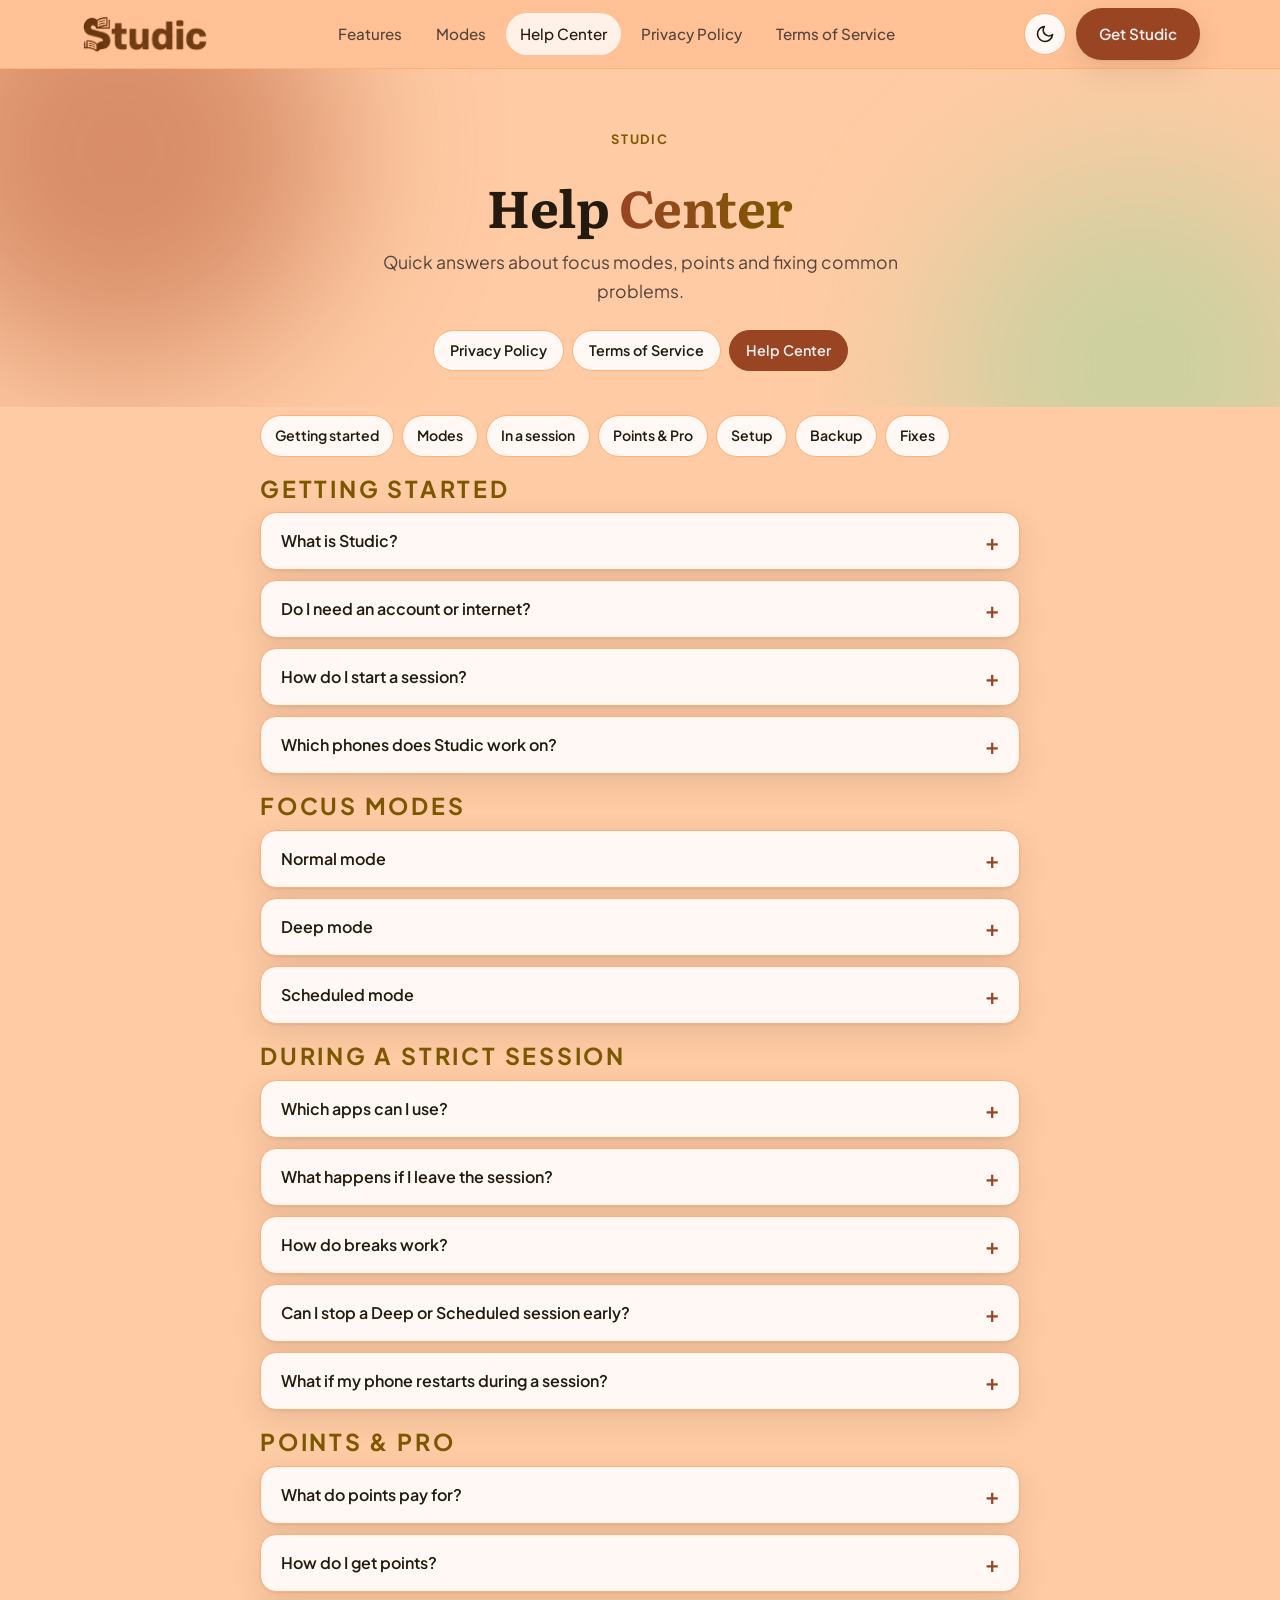
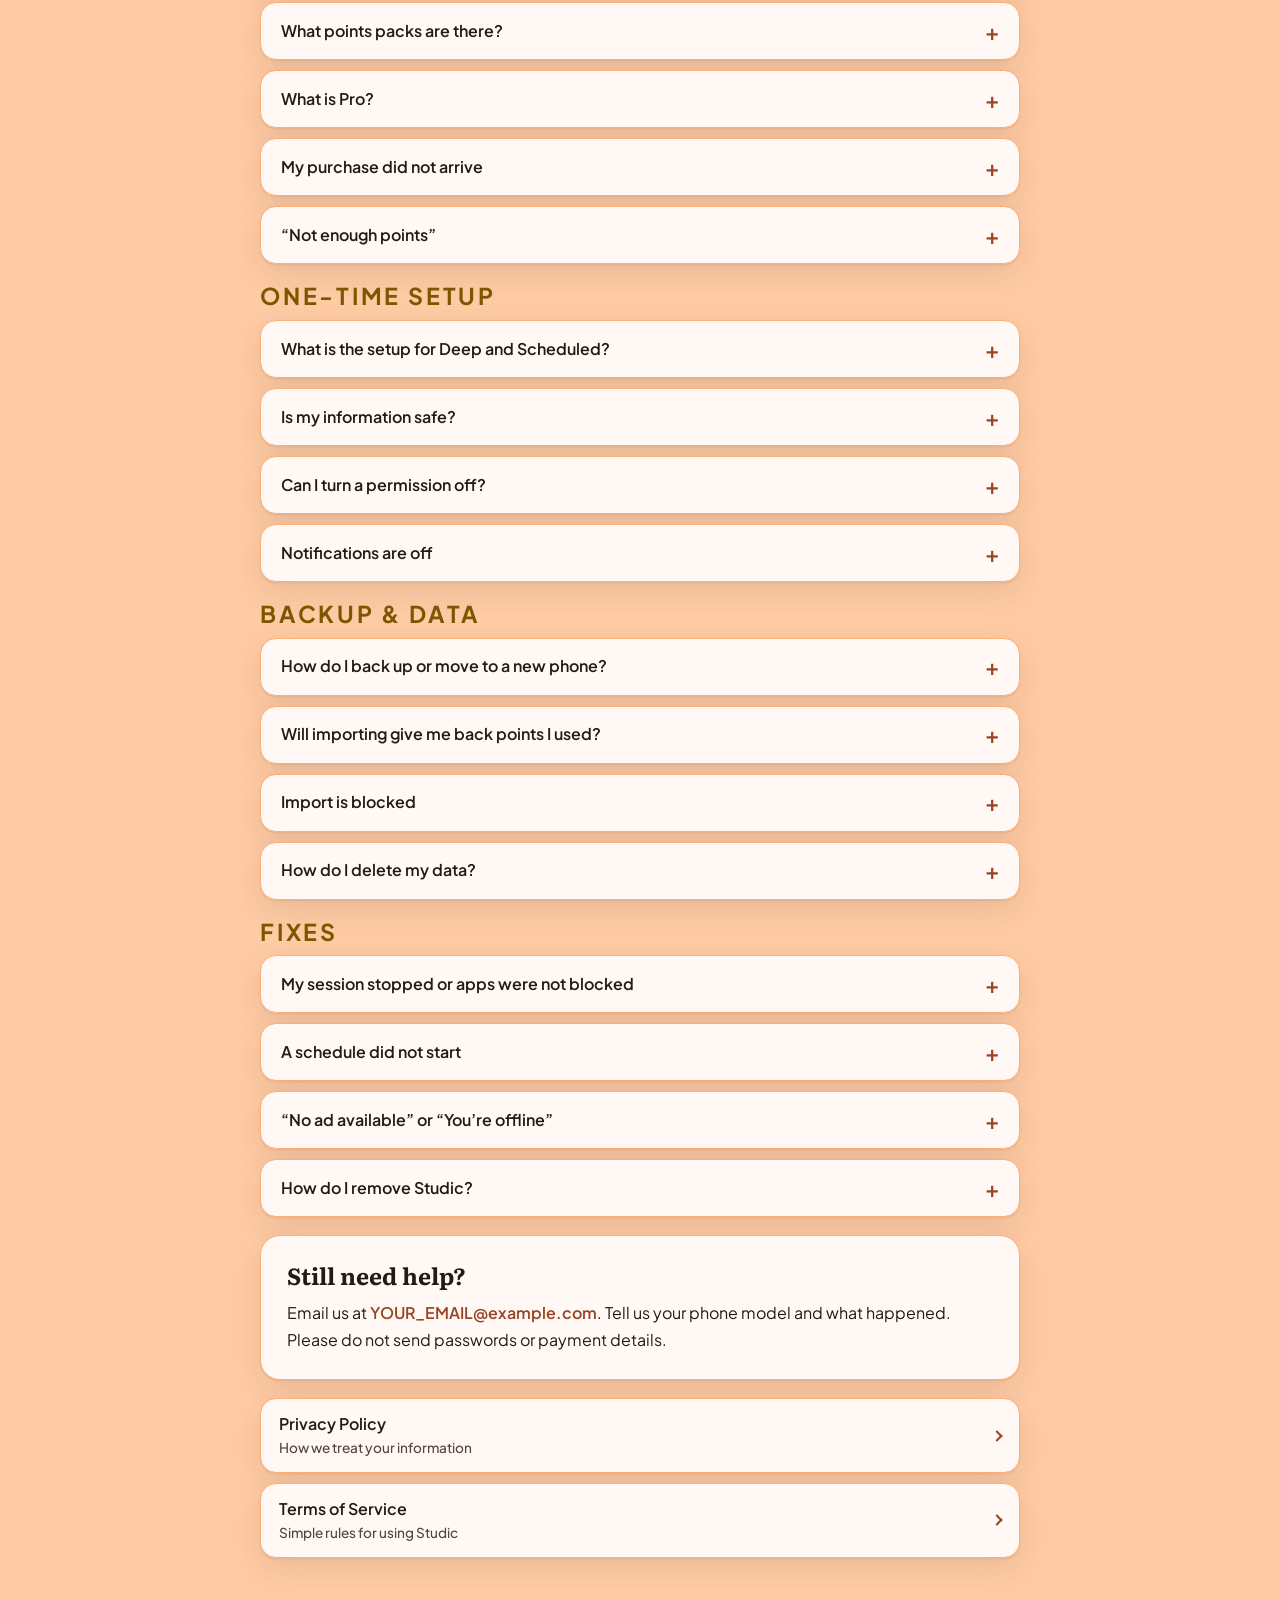
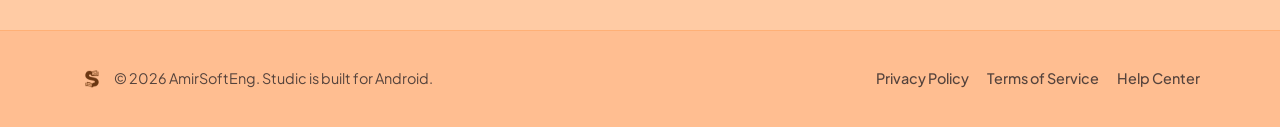
==== help/index.html @ dd24370a "first commit" ====
<!doctype html>
<html lang="en">
<head>
  <meta charset="utf-8">
  <meta name="viewport" content="width=device-width, initial-scale=1, viewport-fit=cover">
  <title>Help Center — Studic</title>
  <meta name="description" content="Answers about Studic: focus modes, breaks, points and Pro, permissions, backups and fixes.">
  <meta name="theme-color" content="#ffb076">
  <link rel="icon" type="image/png" sizes="32x32" href="../assets/img/favicon-32.png">
  <link rel="icon" type="image/png" sizes="192x192" href="../assets/img/icon-192.png">
  <link rel="apple-touch-icon" href="../assets/img/apple-touch-icon.png">
  <link rel="stylesheet" href="../assets/css/style.css">
  <script src="../assets/js/main.js"></script>
</head>
<body>
  <a class="skip-link" href="#main">Skip to content</a>

  <header class="site-header">
    <div class="container header-inner">
      <a class="brand" href="../" aria-label="Studic home"><img class="brand-logo brand-logo-light" src="../assets/img/studic-wordmark.png" width="130" height="40" alt="Studic"><img class="brand-logo brand-logo-dark" src="../assets/img/studic-wordmark-dark.png" width="130" height="40" alt="" aria-hidden="true"></a>
      <nav class="nav" id="site-nav" aria-label="Main">
        <a href="../#features">Features</a>
        <a href="../#modes">Modes</a>
        <a href="../help/" aria-current="page">Help Center</a>
        <a href="../privacy/">Privacy Policy</a>
        <a href="../terms/">Terms of Service</a>
      </nav>
      <div class="header-actions">
        <button class="icon-btn" id="theme-toggle" type="button" aria-label="Switch to dark theme" aria-pressed="false">
          <svg class="icon-moon" viewBox="0 0 24 24" aria-hidden="true"><path d="M21 12.79A9 9 0 1 1 11.21 3 7 7 0 0 0 21 12.79z"/></svg>
          <svg class="icon-sun" viewBox="0 0 24 24" aria-hidden="true"><circle cx="12" cy="12" r="4"/><path d="M12 2v2M12 20v2M4.93 4.93l1.41 1.41M17.66 17.66l1.41 1.41M2 12h2M20 12h2M4.93 19.07l1.41-1.41M17.66 6.34l1.41-1.41"/></svg>
        </button>
        <a class="btn btn-primary header-cta" href="https://play.google.com/store/apps/details?id=com.amirsofteng.studic" rel="noopener" target="_blank">Get Studic</a>
        <button class="icon-btn menu-btn" id="menu-toggle" type="button" aria-label="Open menu" aria-controls="site-nav" aria-expanded="false">
          <svg viewBox="0 0 24 24" aria-hidden="true"><path d="M4 7h16M4 12h16M4 17h16"/></svg>
        </button>
      </div>
    </div>
  </header>

  <section class="doc-hero">
    <div class="container">
      <span class="eyebrow">Studic</span>
      <h1>Help <span class="gradient-text">Center</span></h1>
      <p class="lead">Quick answers about focus modes, points and fixing common problems.</p>
      <nav class="doc-tabs" aria-label="Pages">
        <a href="../privacy/">Privacy Policy</a>
        <a href="../terms/">Terms of Service</a>
        <a href="./" aria-current="page">Help Center</a>
      </nav>
    </div>
  </section>

  <main class="page" id="main">
    <nav class="topics" aria-label="Help topics">
      <a href="#start">Getting started</a>
      <a href="#modes">Modes</a>
      <a href="#session">In a session</a>
      <a href="#points">Points &amp; Pro</a>
      <a href="#permissions">Setup</a>
      <a href="#backup">Backup</a>
      <a href="#fix">Fixes</a>
    </nav>

    <section id="start">
      <h2 class="group-title">Getting started</h2>

      <details class="acc">
        <summary>What is Studic?</summary>
        <div class="acc-body">
          <p>Studic helps you focus on your studies. Use a simple timer, or a strict mode that keeps distracting apps closed until your study time is over.</p>
        </div>
      </details>

      <details class="acc">
        <summary>Do I need an account or internet?</summary>
        <div class="acc-body">
          <p>No account is needed, and Studic works without internet. You only need to be online to watch an ad, buy or restore points, or read these Help pages.</p>
        </div>
      </details>

      <details class="acc">
        <summary>How do I start a session?</summary>
        <div class="acc-body">
          <ol class="steps">
            <li>On <strong>Home</strong>, tap <strong>Start Focus</strong>.</li>
            <li>Pick <strong>Normal</strong>, <strong>Deep</strong> or <strong>Schedule</strong>.</li>
            <li>Choose how long, and for Deep, your apps. Then start.</li>
          </ol>
          <p>The first time you use Deep or Schedule, Studic guides you through a quick <a href="#permissions">one-time setup</a>.</p>
        </div>
      </details>

      <details class="acc">
        <summary>Which phones does Studic work on?</summary>
        <div class="acc-body">
          <p>Android phones with Android 8.0 or newer. You can choose Light, Dark or your phone&rsquo;s own theme in <strong>Settings &rarr; Appearance</strong>.</p>
        </div>
      </details>
    </section>

    <section id="modes">
      <h2 class="group-title">Focus modes</h2>

      <details class="acc">
        <summary>Normal mode</summary>
        <div class="acc-body">
          <ul class="checks">
            <li>Free. It does not use points.</li>
            <li>Does not block any apps.</li>
            <li>You can tap <strong>Stop</strong> any time.</li>
          </ul>
        </div>
      </details>

      <details class="acc">
        <summary>Deep mode</summary>
        <div class="acc-body">
          <ul class="checks">
            <li>Strict. <strong>No early exit</strong>: the session ends when the timer ends.</li>
            <li>Only your study apps (plus Phone and Messages) work. Other apps stay closed.</li>
            <li>Uses points when it starts. See <a href="#points">Points &amp; Pro</a>.</li>
            <li>Needs the quick one-time setup.</li>
          </ul>
          <p><strong>How long:</strong> 15 min, 30 min, 45 min, 1 hour, then every hour from 2 hours up to 12 hours.</p>
        </div>
      </details>

      <details class="acc">
        <summary>Scheduled mode</summary>
        <div class="acc-body">
          <p>Set a daily study time and Studic starts a strict session for you. It follows the same rules, points and breaks as Deep.</p>
          <p>Open <strong>Modes &rarr; Schedule &rarr; Manage</strong>, then add a schedule with:</p>
          <ul>
            <li>A name, start time and end time</li>
            <li>The days of the week</li>
            <li><strong>Auto-start</strong> on or off</li>
            <li>A reminder 5 minutes before it starts</li>
          </ul>
          <p>Each schedule can be up to 12 hours, and all your schedules together can add up to 12 hours. Schedules that overlap can&rsquo;t be saved.</p>
          <p>When a schedule starts and you are in another app, Studic brings you back to your timer and locks the screen. If a Normal session is running, it stops and the strict session begins. If you do not have enough points at that moment, auto-start is switched off for that schedule.</p>
        </div>
      </details>
    </section>

    <section id="session">
      <h2 class="group-title">During a strict session</h2>

      <details class="acc">
        <summary>Which apps can I use?</summary>
        <div class="acc-body">
          <ul>
            <li><strong>Study apps:</strong> open during focus time and during breaks.</li>
            <li><strong>Break apps:</strong> open only during a break.</li>
            <li><strong>Phone and Messages</strong> always work.</li>
            <li>2 study apps and 2 break apps are included free. Each extra app costs 3 points, shown before you confirm.</li>
            <li>Your phone&rsquo;s home screen stays closed during focus time and opens during a break.</li>
            <li>Your phone&rsquo;s Settings stay closed until the session ends.</li>
          </ul>
        </div>
      </details>

      <details class="acc">
        <summary>What happens if I leave the session?</summary>
        <div class="acc-body">
          <p>Studic brings your timer back. If <strong>Settings &rarr; Auto-lock during focus</strong> is on, it also locks your screen, so when you unlock you are right back in your session.</p>
        </div>
      </details>

      <details class="acc">
        <summary>How do breaks work?</summary>
        <div class="acc-body">
          <p>Longer sessions allow more breaks:</p>
          <dl class="rows">
            <div><dt>Up to 2 hours</dt><dd>No breaks</dd></div>
            <div><dt>Over 2 up to 3 hours</dt><dd>1 break</dd></div>
            <div><dt>Over 3 up to 4 hours</dt><dd>2 breaks</dd></div>
            <div><dt>Over 4 up to 6 hours</dt><dd>3 breaks</dd></div>
            <div><dt>Over 6 up to 8 hours</dt><dd>5 breaks</dd></div>
            <div><dt>Over 8 up to 12 hours</dt><dd>6 breaks</dd></div>
          </dl>
          <ul>
            <li>Each break lasts 15 minutes and costs 3 points when it starts.</li>
            <li>After a break there is a 5-minute wait before the next one.</li>
            <li><strong>Resume Focus</strong> ends a break early. The points are not returned.</li>
            <li>Your timer shows how many breaks you have left.</li>
          </ul>
        </div>
      </details>

      <details class="acc">
        <summary>Can I stop a Deep or Scheduled session early?</summary>
        <div class="acc-body">
          <p>No, and that is the point. There is no End button, so choose a length you can finish. Phone and Messages still work if you need to reach someone. If you are new, start with 15 or 30 minutes.</p>
        </div>
      </details>

      <details class="acc">
        <summary>What if my phone restarts during a session?</summary>
        <div class="acc-body">
          <p>Studic shows a short screen, brings your session back and may add some extra time to what is left. If a Scheduled session was already running when the phone started, it carries on without extra time.</p>
        </div>
      </details>
    </section>

    <section id="points">
      <h2 class="group-title">Points &amp; Pro</h2>

      <details class="acc">
        <summary>What do points pay for?</summary>
        <div class="acc-body">
          <dl class="rows">
            <div><dt>Start a Deep session</dt><dd>5 points</dd></div>
            <div><dt>Start a Scheduled session</dt><dd>5 points</dd></div>
            <div><dt>Each extra study or break app</dt><dd>3 points (2 of each are free)</dd></div>
            <div><dt>Each break</dt><dd>3 points</dd></div>
            <div><dt>Normal mode</dt><dd>Free</dd></div>
          </dl>
          <p>Points are used when a session starts or a break begins. Finishing a session does not earn points.</p>
        </div>
      </details>

      <details class="acc">
        <summary>How do I get points?</summary>
        <div class="acc-body">
          <ul>
            <li><strong>Daily top-up:</strong> at midnight, if you have 12 points or fewer, Studic tops you back up to 12.</li>
            <li><strong>Share:</strong> share Studic and get +15 points a few seconds later. A limited-time offer may give more. The Share Studic screen always shows the current amount.</li>
            <li><strong>Watch an ad:</strong> +15 points when the ad finishes (needs internet).</li>
            <li><strong>Buy a pack</strong> in the store.</li>
          </ul>
          <p>You can find these from the points button at the top of the screen or from the side menu.</p>
        </div>
      </details>

      <details class="acc">
        <summary>What points packs are there?</summary>
        <div class="acc-body">
          <dl class="rows">
            <div><dt>Starter</dt><dd>450 points &middot; US$1.99</dd></div>
            <div><dt>Popular</dt><dd>950 points &middot; US$2.99</dd></div>
            <div><dt>Ultimate</dt><dd>2,100 points &middot; US$3.99</dd></div>
          </dl>
          <p>Google Play shows the price for your country when you buy. Packs are one-time purchases, not subscriptions, and your points do not expire.</p>
        </div>
      </details>

      <details class="acc">
        <summary>What is Pro?</summary>
        <div class="acc-body">
          <ul class="checks">
            <li>Buying any points pack makes you a Pro user.</li>
            <li>No ads while you are Pro.</li>
            <li>No free midnight top-up. You keep the points you have.</li>
            <li>Session prices stay the same.</li>
          </ul>
          <p>Pro stays active while you have 12 or more points. If you drop below 12, Pro pauses until you buy a pack or earn your points back up.</p>
        </div>
      </details>

      <details class="acc">
        <summary>My purchase did not arrive</summary>
        <div class="acc-body">
          <ol class="steps">
            <li>Connect to the internet.</li>
            <li>Open <strong>Settings &rarr; Purchase History</strong>.</li>
            <li>Tap <strong>Restore purchases</strong>. Studic checks Google Play for any pack you paid for but did not receive.</li>
          </ol>
          <p>Still missing? Email us with your Google Play order number.</p>
        </div>
      </details>

      <details class="acc">
        <summary>&ldquo;Not enough points&rdquo;</summary>
        <div class="acc-body">
          <p>Points saved for your auto-start schedules can&rsquo;t be spent elsewhere. The message shows what you have, what is saved and what you need. Earn or buy more points, or choose fewer extra apps.</p>
        </div>
      </details>
    </section>

    <section id="permissions">
      <h2 class="group-title">One-time setup</h2>

      <details class="acc">
        <summary>What is the setup for Deep and Scheduled?</summary>
        <div class="acc-body">
          <p>A short guide the first time you use Deep or Scheduled. It helps you turn on:</p>
          <ol class="steps">
            <li><strong>Usage access</strong>: so Studic knows which app is on screen.</li>
            <li><strong>Device admin</strong>: so Studic can lock the screen when you leave.</li>
            <li><strong>Display over other apps</strong>: so Studic can bring you back to your session.</li>
            <li><strong>Background running</strong>: so your phone does not stop Studic.</li>
            <li><strong>Auto-start</strong>: only on phones that have this extra switch.</li>
          </ol>
          <p>You can check them any time in <strong>Settings &rarr; Permissions Manager</strong>.</p>
        </div>
      </details>

      <details class="acc">
        <summary>Is my information safe?</summary>
        <div class="acc-body">
          <p>Yes. During a strict session Studic only checks the name of the app on screen. It never reads your messages, passwords or anything you type, and nothing is sent away. Read more in our <a href="../privacy/#permissions">Privacy Policy</a>.</p>
        </div>
      </details>

      <details class="acc">
        <summary>Can I turn a permission off?</summary>
        <div class="acc-body">
          <p>Yes, in your phone&rsquo;s Settings. Deep and Scheduled will stop working until you turn it back on. Normal mode only needs notifications.</p>
        </div>
      </details>

      <details class="acc">
        <summary>Notifications are off</summary>
        <div class="acc-body">
          <p>Allow notifications for Studic in your phone&rsquo;s Settings so you can see your timer, break status and reminders. If they stay off, you will miss reminders, but scheduled sessions can still start.</p>
        </div>
      </details>
    </section>

    <section id="backup">
      <h2 class="group-title">Backup &amp; data</h2>

      <details class="acc">
        <summary>How do I back up or move to a new phone?</summary>
        <div class="acc-body">
          <p>Open <strong>Settings &rarr; Backup &amp; data</strong>.</p>
          <ul>
            <li><strong>Export Backup</strong> saves a backup file (settings, schedules, history and purchase records) wherever you choose.</li>
            <li><strong>Import backup</strong> restores from that file. Your settings and schedules are replaced, and your history is added to.</li>
          </ul>
          <p>If your phone&rsquo;s own backup is on, it may also bring your data back on a new phone.</p>
        </div>
      </details>

      <details class="acc">
        <summary>Will importing give me back points I used?</summary>
        <div class="acc-body">
          <p>No. Your points total is not copied from the file, and points you already used stay used. A pack you bought is added only if that phone has not saved the purchase yet.</p>
        </div>
      </details>

      <details class="acc">
        <summary>Import is blocked</summary>
        <div class="acc-body">
          <p>You can&rsquo;t import or restore while a focus session is running, so finish the session first. Files that are damaged, changed, empty, too large or made by a newer version of Studic can&rsquo;t be used.</p>
        </div>
      </details>

      <details class="acc">
        <summary>How do I delete my data?</summary>
        <div class="acc-body">
          <p>Everything is on your phone. Use <strong>Settings &rarr; Uninstall Studic</strong>, or clear Studic&rsquo;s storage in your phone&rsquo;s app settings.</p>
        </div>
      </details>
    </section>

    <section id="fix">
      <h2 class="group-title">Fixes</h2>

      <details class="acc">
        <summary>My session stopped or apps were not blocked</summary>
        <div class="acc-body">
          <p>Some phones close apps in the background to save battery. Check <strong>Settings &rarr; Permissions Manager</strong>, then:</p>
          <ul>
            <li>Let Studic run in the background (no battery restriction).</li>
            <li>Turn on <strong>Auto-start</strong> for Studic if your phone has it (common on Xiaomi, Oppo, Vivo, Huawei and Samsung). The setup screen shows steps for your phone.</li>
            <li>Make sure Usage access, Device admin and Display over other apps are on.</li>
          </ul>
        </div>
      </details>

      <details class="acc">
        <summary>A schedule did not start</summary>
        <div class="acc-body">
          <ul>
            <li>The one-time setup must be finished.</li>
            <li><strong>Auto-start</strong> must be on for that schedule.</li>
            <li>You need enough free points when it starts.</li>
            <li>Check background running and auto-start (above), and that your phone was switched on.</li>
            <li>Allow alarms and reminders for Studic if your phone asks.</li>
          </ul>
        </div>
      </details>

      <details class="acc">
        <summary>&ldquo;No ad available&rdquo; or &ldquo;You&rsquo;re offline&rdquo;</summary>
        <div class="acc-body">
          <p>Turn on Wi-Fi or mobile data and try again. Sometimes no ad is ready, so try again a little later. You can review your ad choice any time with <strong>Ad privacy settings</strong> on the Watch ad screen.</p>
        </div>
      </details>

      <details class="acc">
        <summary>How do I remove Studic?</summary>
        <div class="acc-body">
          <p>Use <strong>Settings &rarr; Uninstall Studic</strong>. You can also uninstall it from your phone&rsquo;s Settings once no strict session is running.</p>
        </div>
      </details>
    </section>

    <section class="card" id="contact">
      <h2>Still need help?</h2>
      <p>Email us at <a href="mailto:YOUR_EMAIL@example.com">YOUR_EMAIL@example.com</a>. Tell us your phone model and what happened. Please do not send passwords or payment details.</p>
    </section>

    <section aria-label="More pages">
      <div class="linklist">
        <a href="../privacy/"><div>Privacy Policy<span>How we treat your information</span></div></a>
        <a href="../terms/"><div>Terms of Service<span>Simple rules for using Studic</span></div></a>
      </div>
    </section>
  </main>

  <footer class="site-footer">
    <div class="container footer-inner">
      <span class="footer-brand"><img src="../assets/img/studic-mark.png" width="24" height="24" alt="" aria-hidden="true">&copy; 2026 AmirSoftEng. Studic is built for Android.</span>
      <div class="footer-links">
        <a href="../privacy/">Privacy Policy</a>
        <a href="../terms/">Terms of Service</a>
        <a href="../help/">Help Center</a>
      </div>
    </div>
  </footer>
</body>
</html>
---- assets/css/style.css ----
@font-face {
  font-family: "Plus Jakarta Sans";
  src: url("../fonts/plus-jakarta-sans.woff2") format("woff2");
  font-weight: 400 800;
  font-style: normal;
  font-display: swap;
}
@font-face {
  font-family: "Literata";
  src: url("../fonts/literata.woff2") format("woff2");
  font-weight: 600 800;
  font-style: normal;
  font-display: swap;
}

:root {
  --bg: #ffcba4;
  --surface: #ffbe91;
  --card: #fff8f5;
  --card-soft: #fff1e7;
  --chip: #f3dfcf;
  --chrome: #ffb076;
  --primary: #994422;
  --on-primary: #ededed;
  --primary-container: #b85c38;
  --secondary: #476646;
  --secondary-container: #a4d59d;
  --on-secondary-container: #2c412a;
  --tertiary: #7c5700;
  --tertiary-fixed: #ffdeaa;
  --text: #241a10;
  --text-muted: #55433c;
  --outline: #88726b;
  --card-border: #ffb076;
  --header-bg: rgba(255, 190, 145, 0.78);
  --phone-bg: #3a2e23;
  --phone-text: #ffeee1;
  --shadow: 0 1px 2px rgba(36, 26, 16, 0.08), 0 10px 30px rgba(36, 26, 16, 0.1);
  --shadow-raised: 0 2px 4px rgba(36, 26, 16, 0.1), 0 18px 40px rgba(36, 26, 16, 0.16);
  --radius: 20px;
  --font-head: "Literata", Georgia, "Times New Roman", serif;
  --font-body: "Plus Jakarta Sans", system-ui, -apple-system, "Segoe UI", Roboto, sans-serif;
  --header-h: 68px;
  color-scheme: light;
}

[data-theme="dark"] {
  --bg: #3a2e23;
  --surface: #2f261d;
  --card: #322820;
  --card-soft: #2a221a;
  --chip: #493c31;
  --chrome: #3a2e23;
  --primary: #ffb47b;
  --on-primary: #5c1d00;
  --primary-container: #994422;
  --secondary: #8bc986;
  --secondary-container: #3a5438;
  --on-secondary-container: #c8ecc3;
  --tertiary: #ffdeaa;
  --tertiary-fixed: rgba(255, 222, 170, 0.18);
  --text: #ffeee1;
  --text-muted: #dbc1b8;
  --outline: #88726b;
  --card-border: #55433c;
  --header-bg: rgba(47, 38, 29, 0.78);
  --phone-bg: #1a1410;
  --phone-text: #ffeee1;
  --shadow: 0 1px 2px rgba(0, 0, 0, 0.3), 0 10px 30px rgba(0, 0, 0, 0.25);
  --shadow-raised: 0 2px 4px rgba(0, 0, 0, 0.35), 0 18px 40px rgba(0, 0, 0, 0.35);
  color-scheme: dark;
}

*,
*::before,
*::after {
  box-sizing: border-box;
}
html {
  scroll-behavior: smooth;
  scroll-padding-top: calc(var(--header-h) + 12px);
  -webkit-text-size-adjust: 100%;
  text-size-adjust: 100%;
  -webkit-tap-highlight-color: transparent;
}
body {
  margin: 0;
  background: var(--bg);
  color: var(--text);
  font-family: var(--font-body);
  font-size: 16px;
  line-height: 1.65;
  overflow-wrap: break-word;
  -webkit-font-smoothing: antialiased;
  transition: background-color 0.25s ease, color 0.25s ease;
}
a {
  color: var(--primary);
  text-decoration: none;
  font-weight: 600;
  overflow-wrap: anywhere;
}
a:hover {
  text-decoration: underline;
}
img,
svg {
  max-width: 100%;
}
h1,
h2,
h3,
h4 {
  font-family: var(--font-head);
  line-height: 1.2;
  margin: 0 0 0.5em;
  color: var(--text);
}
p {
  margin: 0 0 12px;
}
p:last-child {
  margin-bottom: 0;
}
:focus-visible {
  outline: 3px solid var(--primary);
  outline-offset: 2px;
  border-radius: 6px;
}
.container {
  width: 100%;
  max-width: 1160px;
  margin: 0 auto;
  padding: 0 20px;
}
.skip-link {
  position: absolute;
  left: -999px;
  top: 8px;
  z-index: 100;
  background: var(--primary);
  color: var(--on-primary);
  padding: 10px 16px;
  border-radius: 999px;
}
.skip-link:focus {
  left: 8px;
}

.site-header {
  position: sticky;
  top: 0;
  z-index: 50;
  background: var(--header-bg);
  -webkit-backdrop-filter: blur(14px);
  backdrop-filter: blur(14px);
  border-bottom: 1px solid var(--card-border);
}
.header-inner {
  display: flex;
  align-items: center;
  justify-content: space-between;
  height: var(--header-h);
  gap: 16px;
}
.brand {
  display: flex;
  align-items: center;
  gap: 10px;
  color: var(--text);
  font-family: var(--font-head);
  font-weight: 700;
  font-size: 1.35rem;
}
.brand:hover {
  text-decoration: none;
}
.brand-logo {
  display: block;
  height: 40px;
  width: auto;
}
.brand-logo-dark {
  display: none;
}
[data-theme="dark"] .brand-logo-light {
  display: none;
}
[data-theme="dark"] .brand-logo-dark {
  display: block;
}
.footer-brand {
  display: inline-flex;
  align-items: center;
  gap: 10px;
}
.footer-brand img {
  border-radius: 6px;
}
.nav {
  display: flex;
  align-items: center;
  gap: 6px;
}
.nav a {
  color: var(--text-muted);
  font-weight: 500;
  font-size: 0.95rem;
  padding: 8px 14px;
  border-radius: 999px;
}
.nav a:hover,
.nav a[aria-current="page"] {
  background: var(--card-soft);
  color: var(--text);
  text-decoration: none;
}
.header-actions {
  display: flex;
  align-items: center;
  gap: 10px;
}
.icon-btn {
  width: 42px;
  height: 42px;
  border-radius: 999px;
  display: grid;
  place-items: center;
  cursor: pointer;
  padding: 0;
  background: var(--card);
  color: var(--text);
  border: 1px solid var(--card-border);
  transition: transform 0.15s ease, background-color 0.2s ease;
}
.icon-btn:hover {
  transform: translateY(-1px);
}
.icon-btn svg {
  width: 20px;
  height: 20px;
  fill: none;
  stroke: currentColor;
  stroke-width: 2;
  stroke-linecap: round;
  stroke-linejoin: round;
}
.icon-sun {
  display: none;
}
[data-theme="dark"] .icon-sun {
  display: block;
}
[data-theme="dark"] .icon-moon {
  display: none;
}
.menu-btn {
  display: none;
}

.btn {
  display: inline-flex;
  align-items: center;
  justify-content: center;
  gap: 8px;
  min-height: 46px;
  padding: 12px 22px;
  border-radius: 999px;
  font-family: var(--font-body);
  font-weight: 600;
  font-size: 0.95rem;
  cursor: pointer;
  border: 1px solid transparent;
  transition: transform 0.15s ease, box-shadow 0.2s ease;
}
.btn:hover {
  text-decoration: none;
  transform: translateY(-2px);
  box-shadow: var(--shadow-raised);
}
.btn-primary {
  background: var(--primary);
  color: var(--on-primary);
  box-shadow: var(--shadow);
}
.btn-outline {
  background: var(--card);
  color: var(--text);
  border-color: var(--card-border);
}
.btn small {
  display: block;
  font-size: 0.65rem;
  font-weight: 500;
  letter-spacing: 0.08em;
  opacity: 0.8;
  line-height: 1;
}
.btn .btn-stack {
  display: flex;
  flex-direction: column;
  align-items: flex-start;
  line-height: 1.2;
}
.btn svg {
  width: 22px;
  height: 22px;
}
.chip {
  display: inline-flex;
  align-items: center;
  gap: 8px;
  padding: 6px 14px;
  border-radius: 999px;
  background: var(--secondary-container);
  color: var(--on-secondary-container);
  font-size: 0.8rem;
  font-weight: 600;
  letter-spacing: 0.02em;
}
.chip-dot {
  width: 8px;
  height: 8px;
  border-radius: 50%;
  background: var(--secondary);
  animation: pulse 2s ease-in-out infinite;
}
@keyframes pulse {
  0%,
  100% {
    opacity: 1;
  }
  50% {
    opacity: 0.35;
  }
}
.gradient-text {
  background: linear-gradient(90deg, var(--primary), var(--tertiary));
  -webkit-background-clip: text;
  background-clip: text;
  color: transparent;
}

.hero,
.doc-hero {
  position: relative;
  overflow: hidden;
}
.hero::before,
.hero::after,
.doc-hero::before,
.doc-hero::after {
  content: "";
  position: absolute;
  border-radius: 50%;
  filter: blur(80px);
  opacity: 0.55;
  z-index: 0;
  pointer-events: none;
}
.hero::before,
.doc-hero::before {
  width: 440px;
  height: 440px;
  top: -140px;
  left: -100px;
  background: var(--primary-container);
}
.hero::after,
.doc-hero::after {
  width: 400px;
  height: 400px;
  bottom: -160px;
  right: -60px;
  background: var(--secondary-container);
}
[data-theme="dark"] .hero::before,
[data-theme="dark"] .hero::after,
[data-theme="dark"] .doc-hero::before,
[data-theme="dark"] .doc-hero::after {
  opacity: 0.35;
}
.hero > .container,
.doc-hero > .container {
  position: relative;
  z-index: 1;
}
.hero {
  padding: 80px 0 72px;
}
.hero-grid {
  display: grid;
  grid-template-columns: 1.15fr 0.85fr;
  gap: 48px;
  align-items: center;
}
.hero h1 {
  font-size: clamp(2.4rem, 5.5vw, 4rem);
  margin: 22px 0 18px;
  letter-spacing: -0.01em;
}
.hero p.lead {
  font-size: 1.15rem;
  color: var(--text-muted);
  max-width: 560px;
  margin: 0 0 32px;
}
.hero-actions {
  display: flex;
  gap: 12px;
  flex-wrap: wrap;
}
.stats {
  display: grid;
  grid-template-columns: repeat(3, 1fr);
  gap: 14px;
  max-width: 560px;
  margin-top: 44px;
}
.stat {
  background: var(--card);
  border: 1px solid var(--card-border);
  border-radius: var(--radius);
  padding: 16px 18px;
  box-shadow: var(--shadow);
}
.stat strong {
  display: block;
  font-family: var(--font-head);
  font-size: 1.6rem;
  color: var(--primary);
  line-height: 1.2;
}
.stat span {
  color: var(--text-muted);
  font-size: 0.85rem;
}

.phone {
  width: 290px;
  max-width: 100%;
  margin: 0 auto;
  aspect-ratio: 9 / 18.5;
  border-radius: 44px;
  padding: 12px;
  background: var(--phone-bg);
  box-shadow: var(--shadow-raised);
  border: 1px solid var(--card-border);
  animation: float 6s ease-in-out infinite;
}
@keyframes float {
  0%,
  100% {
    transform: translateY(0);
  }
  50% {
    transform: translateY(-10px);
  }
}
.phone-screen {
  height: 100%;
  border-radius: 34px;
  overflow: hidden;
  display: flex;
  flex-direction: column;
  align-items: center;
  justify-content: center;
  gap: 14px;
  background: radial-gradient(120% 80% at 50% 0%, rgba(184, 92, 56, 0.45), transparent 60%), #2f261d;
  color: var(--phone-text);
  text-align: center;
  padding: 24px;
}
.phone-mode {
  font-size: 0.72rem;
  font-weight: 700;
  letter-spacing: 0.16em;
  text-transform: uppercase;
  color: #ffb47b;
}
.ring {
  width: 180px;
  height: 180px;
  border-radius: 50%;
  display: grid;
  place-items: center;
  background: conic-gradient(#ffb47b 0 72%, rgba(255, 238, 225, 0.12) 72% 100%);
}
.ring-inner {
  width: 152px;
  height: 152px;
  border-radius: 50%;
  background: #2f261d;
  display: flex;
  flex-direction: column;
  align-items: center;
  justify-content: center;
}
.ring-inner strong {
  font-family: var(--font-head);
  font-size: 2.3rem;
  line-height: 1;
}
.ring-inner span {
  font-size: 0.75rem;
  opacity: 0.7;
  margin-top: 6px;
}
.phone-note {
  font-size: 0.78rem;
  opacity: 0.75;
}
.phone-chips {
  display: flex;
  gap: 6px;
}
.phone-chips span {
  font-size: 0.7rem;
  padding: 4px 10px;
  border-radius: 999px;
  background: #3a5438;
  color: #c8ecc3;
}

.block {
  padding: 72px 0;
}
.block-alt {
  background: var(--surface);
  border-top: 1px solid var(--card-border);
  border-bottom: 1px solid var(--card-border);
}
.section-head {
  text-align: center;
  margin: 0 auto 40px;
  max-width: 660px;
}
.eyebrow {
  display: inline-block;
  color: var(--tertiary);
  font-weight: 700;
  font-size: 0.8rem;
  letter-spacing: 0.14em;
  text-transform: uppercase;
  margin-bottom: 10px;
}
.section-head h2 {
  font-size: clamp(1.8rem, 4vw, 2.6rem);
}
.section-head p {
  color: var(--text-muted);
  margin: 0;
}

.feature-grid {
  display: grid;
  grid-template-columns: repeat(3, 1fr);
  gap: 20px;
}
.feature {
  background: var(--card);
  border: 1px solid var(--card-border);
  border-radius: var(--radius);
  padding: 26px;
  box-shadow: var(--shadow);
  transition: transform 0.2s ease, box-shadow 0.2s ease;
}
.feature:hover {
  transform: translateY(-4px);
  box-shadow: var(--shadow-raised);
}
.feature-icon {
  width: 48px;
  height: 48px;
  border-radius: 14px;
  margin-bottom: 16px;
  display: grid;
  place-items: center;
  font-size: 1.4rem;
  background: var(--tertiary-fixed);
  color: var(--tertiary);
}
.feature:nth-child(3n + 2) .feature-icon {
  background: var(--secondary-container);
  color: var(--on-secondary-container);
}
.feature:nth-child(3n) .feature-icon {
  background: var(--chip);
  color: var(--primary);
}
.feature h3 {
  font-size: 1.2rem;
  margin-bottom: 6px;
}
.feature p {
  color: var(--text-muted);
  margin: 0;
  font-size: 0.95rem;
}

.mode-grid {
  display: grid;
  grid-template-columns: repeat(3, 1fr);
  gap: 20px;
}
.mode {
  position: relative;
  background: var(--card);
  border: 1px solid var(--card-border);
  border-radius: 24px;
  padding: 28px;
  box-shadow: var(--shadow);
  display: flex;
  flex-direction: column;
  gap: 12px;
}
.mode-featured {
  border: 2px solid var(--primary);
  box-shadow: var(--shadow-raised);
}
.mode-badge {
  position: absolute;
  top: -12px;
  right: 20px;
  background: var(--primary);
  color: var(--on-primary);
  font-size: 0.72rem;
  font-weight: 700;
  padding: 4px 12px;
  border-radius: 999px;
}
.mode h3 {
  font-size: 1.45rem;
  margin: 0;
}
.mode .tagline {
  color: var(--text-muted);
  margin: 0;
  font-size: 0.95rem;
}
.mode ul {
  list-style: none;
  margin: 8px 0 0;
  padding: 0;
  display: grid;
  gap: 8px;
}
.mode li {
  display: flex;
  gap: 10px;
  font-size: 0.93rem;
  margin: 0;
}
.mode li::before {
  content: "\2713";
  color: var(--secondary);
  font-weight: 700;
}
.mode li.no::before {
  content: "\2715";
  color: var(--outline);
}
.mode li.no {
  color: var(--text-muted);
}

.step-grid {
  display: grid;
  grid-template-columns: repeat(3, 1fr);
  gap: 20px;
  counter-reset: step;
}
.step {
  background: var(--card);
  border: 1px solid var(--card-border);
  border-radius: var(--radius);
  padding: 26px;
  box-shadow: var(--shadow);
}
.step::before {
  counter-increment: step;
  content: counter(step);
  display: grid;
  place-items: center;
  width: 40px;
  height: 40px;
  border-radius: 50%;
  background: var(--primary);
  color: var(--on-primary);
  font-family: var(--font-head);
  font-weight: 700;
  margin-bottom: 14px;
}
.step h3 {
  font-size: 1.15rem;
  margin-bottom: 6px;
}
.step p {
  color: var(--text-muted);
  margin: 0;
  font-size: 0.95rem;
}

.faq {
  max-width: 780px;
  margin: 0 auto;
  display: grid;
  gap: 12px;
}
.faq details,
.acc {
  background: var(--card);
  border: 1px solid var(--card-border);
  border-radius: 16px;
  box-shadow: var(--shadow);
}
.faq details {
  padding: 18px 22px;
}
.faq summary,
.acc > summary,
details.toc > summary {
  cursor: pointer;
  font-weight: 600;
  list-style: none;
  display: flex;
  justify-content: space-between;
  align-items: center;
  gap: 12px;
}
.faq summary::-webkit-details-marker,
.acc > summary::-webkit-details-marker,
details.toc > summary::-webkit-details-marker {
  display: none;
}
.faq summary::after,
.acc > summary::after,
details.toc > summary::after {
  content: "+";
  flex: 0 0 auto;
  color: var(--primary);
  font-size: 1.4rem;
  line-height: 1;
  transition: transform 0.2s ease;
}
.faq details[open] summary::after,
.acc[open] > summary::after,
details.toc[open] > summary::after {
  transform: rotate(45deg);
}
.faq details p {
  color: var(--text-muted);
  margin: 12px 0 0;
}

.cta {
  margin: 0 auto 80px;
  max-width: 1120px;
  text-align: center;
  padding: 64px 24px;
  border-radius: 32px;
  background: linear-gradient(135deg, var(--primary), var(--primary-container));
  color: var(--on-primary);
  box-shadow: var(--shadow-raised);
}
[data-theme="dark"] .cta {
  background: linear-gradient(135deg, var(--primary-container), #5c1d00);
  color: #ffeee1;
}
.cta h2 {
  color: inherit;
  font-size: clamp(1.8rem, 4vw, 2.6rem);
}
.cta p {
  opacity: 0.9;
  max-width: 560px;
  margin: 0 auto 28px;
}
.cta .btn {
  background: #fff8f5;
  color: #994422;
}

.site-footer {
  border-top: 1px solid var(--card-border);
  background: var(--surface);
  padding: 36px 0;
}
.footer-inner {
  display: flex;
  justify-content: space-between;
  align-items: center;
  gap: 16px;
  flex-wrap: wrap;
  color: var(--text-muted);
  font-size: 0.9rem;
}
.footer-links {
  display: flex;
  flex-wrap: wrap;
  gap: 8px 18px;
}
.footer-links a {
  color: var(--text-muted);
  font-weight: 500;
}

.doc-hero {
  padding: 56px 0 36px;
  text-align: center;
}
.doc-hero h1 {
  font-size: clamp(2.1rem, 5vw, 3.2rem);
  margin: 16px 0 10px;
  letter-spacing: -0.01em;
}
.doc-hero .lead {
  color: var(--text-muted);
  font-size: 1.1rem;
  max-width: 560px;
  margin: 0 auto;
}
.doc-hero .meta {
  margin: 0;
}
.meta {
  color: var(--text-muted);
  font-size: 0.85rem;
  font-weight: 500;
}
.doc-tabs {
  display: flex;
  flex-wrap: wrap;
  justify-content: center;
  gap: 8px;
  margin-top: 24px;
}
.doc-tabs a {
  padding: 8px 16px;
  min-height: 40px;
  display: inline-flex;
  align-items: center;
  border-radius: 999px;
  border: 1px solid var(--card-border);
  background: var(--card);
  color: var(--text);
  font-size: 0.9rem;
  font-weight: 600;
}
.doc-tabs a:hover {
  text-decoration: none;
  background: var(--card-soft);
}
.doc-tabs a[aria-current="page"] {
  background: var(--primary);
  border-color: var(--primary);
  color: var(--on-primary);
}

.page {
  max-width: 800px;
  margin: 0 auto;
  padding: 8px 20px calc(72px + env(safe-area-inset-bottom));
}
.page > * + * {
  margin-top: 18px;
}

.card {
  background: var(--card);
  border: 1px solid var(--card-border);
  border-radius: var(--radius);
  padding: 26px;
  box-shadow: var(--shadow);
}
.card > h2:not(:first-child) {
  margin-top: 22px;
}
.card h2,
.page > section > h2 {
  font-size: 1.45rem;
  margin: 0 0 10px;
}
h3 {
  font-size: 1.05rem;
  margin: 18px 0 4px;
  font-family: var(--font-body);
  font-weight: 700;
}
h3:first-child {
  margin-top: 0;
}
.card.summary {
  background: var(--secondary-container);
  border-color: transparent;
  color: var(--on-secondary-container);
}
.card.summary h2 {
  color: var(--on-secondary-container);
}
.card.summary strong {
  color: inherit;
}

.callout {
  border-radius: 14px;
  padding: 14px 16px;
  font-size: 0.95rem;
  margin-top: 14px;
}
.callout.warn {
  background: var(--tertiary-fixed);
  color: var(--text);
}
.callout.info {
  background: var(--secondary-container);
  color: var(--on-secondary-container);
}

ul,
ol {
  margin: 0 0 12px;
  padding-left: 22px;
}
li + li {
  margin-top: 6px;
}
li > ul,
li > ol {
  margin-top: 6px;
  margin-bottom: 0;
}
ul.checks,
ul.crosses {
  list-style: none;
  padding-left: 0;
}
ul.checks li,
ul.crosses li {
  position: relative;
  padding-left: 30px;
}
ul.checks li::before,
ul.crosses li::before {
  position: absolute;
  left: 0;
  top: 2px;
  width: 20px;
  height: 20px;
  border-radius: 50%;
  display: grid;
  place-items: center;
  font-size: 0.7rem;
  font-weight: 800;
  line-height: 1;
}
ul.checks li::before {
  content: "\2713";
  background: var(--secondary);
  color: #fff8f5;
}
[data-theme="dark"] ul.checks li::before {
  color: #1a331a;
}
ul.crosses li::before {
  content: "\2715";
  background: var(--outline);
  color: #fff8f5;
}
.summary ul.checks li::before {
  background: var(--on-secondary-container);
  color: var(--secondary-container);
}
ol.steps {
  list-style: none;
  counter-reset: s;
  padding-left: 0;
}
ol.steps li {
  counter-increment: s;
  position: relative;
  padding-left: 42px;
  min-height: 30px;
}
ol.steps li::before {
  content: counter(s);
  position: absolute;
  left: 0;
  top: 0;
  width: 30px;
  height: 30px;
  border-radius: 50%;
  background: var(--primary);
  color: var(--on-primary);
  display: grid;
  place-items: center;
  font-size: 0.9rem;
  font-weight: 700;
}

.rows {
  margin: 0;
}
.rows > div {
  padding: 12px 0;
  border-top: 1px solid var(--card-border);
}
.rows > div:first-child {
  border-top: 0;
  padding-top: 0;
}
.rows > div:last-child {
  padding-bottom: 0;
}
.rows dt {
  font-weight: 700;
  margin: 0 0 2px;
}
.rows dd {
  margin: 0;
  color: var(--text-muted);
  font-size: 0.95rem;
}

details.toc {
  padding: 16px 22px;
}
details.toc ol {
  margin: 12px 0 0;
  padding-left: 22px;
}
details.toc a {
  font-weight: 500;
}

.group-title {
  margin: 28px 0 10px;
  font-family: var(--font-body);
  font-size: 0.78rem;
  font-weight: 700;
  letter-spacing: 0.12em;
  text-transform: uppercase;
  color: var(--tertiary);
}
.group-title:first-child {
  margin-top: 0;
}
.acc + .acc {
  margin-top: 10px;
}
.acc > summary {
  padding: 16px 20px;
  min-height: 56px;
  line-height: 1.4;
}
.acc-body {
  padding: 0 20px 18px;
  font-size: 0.97rem;
}
.acc-body > * + * {
  margin-top: 10px;
}
.acc-body .rows dd {
  font-size: 0.95rem;
}

.topics {
  display: flex;
  flex-wrap: wrap;
  gap: 8px;
}
.topics a {
  padding: 8px 14px;
  min-height: 40px;
  display: inline-flex;
  align-items: center;
  border-radius: 999px;
  border: 1px solid var(--card-border);
  background: var(--card);
  color: var(--text);
  font-size: 0.88rem;
  font-weight: 600;
  white-space: nowrap;
}
.topics a:hover {
  text-decoration: none;
  background: var(--card-soft);
}

.linklist {
  display: grid;
  gap: 10px;
}
.linklist a {
  display: flex;
  align-items: center;
  justify-content: space-between;
  gap: 12px;
  min-height: 60px;
  padding: 12px 18px;
  background: var(--card);
  border: 1px solid var(--card-border);
  border-radius: 16px;
  color: var(--text);
  box-shadow: var(--shadow);
}
.linklist a:hover {
  text-decoration: none;
  background: var(--card-soft);
}
.linklist a span {
  display: block;
  color: var(--text-muted);
  font-size: 0.85rem;
  font-weight: 500;
}
.linklist a::after {
  content: "";
  flex: 0 0 auto;
  width: 8px;
  height: 8px;
  border-right: 2px solid var(--primary);
  border-top: 2px solid var(--primary);
  transform: rotate(45deg);
}

.not-found {
  text-align: center;
  padding: 72px 20px 96px;
}
.not-found .big {
  font-family: var(--font-head);
  font-size: clamp(4rem, 14vw, 8rem);
  line-height: 1;
  font-weight: 700;
  margin: 0 0 8px;
  background: linear-gradient(90deg, var(--primary), var(--tertiary));
  -webkit-background-clip: text;
  background-clip: text;
  color: transparent;
}
.not-found .lead {
  color: var(--text-muted);
  margin: 0 auto 28px;
  max-width: 460px;
}

html[data-embed] {
  --header-h: 0px;
  --card: var(--surface);
  --shadow: none;
  --radius: 16px;
}
html[data-embed] body {
  transition: none;
}
html[data-embed] .site-header,
html[data-embed] .site-footer,
html[data-embed] .skip-link,
html[data-embed] .doc-hero,
html[data-embed] .cta-wrap,
html[data-embed] .browser-only {
  display: none !important;
}
html:not([data-embed]) .embed-only {
  display: none !important;
}
html[data-embed] .page {
  max-width: none;
  margin: 0;
  padding: 16px 20px calc(28px + env(safe-area-inset-bottom));
}
html[data-embed] .page > * + * {
  margin-top: 14px;
}
html[data-embed] .card {
  padding: 18px;
  box-shadow: none;
}
html[data-embed] .card.summary {
  border: 1px solid var(--card-border);
}
html[data-embed] .card h2,
html[data-embed] .page > section > h2 {
  font-size: 1.3rem;
}
html[data-embed] .acc,
html[data-embed] .linklist a {
  box-shadow: none;
}
html[data-embed] .acc > summary {
  padding: 14px 16px;
}
html[data-embed] .acc-body {
  padding: 0 16px 16px;
}
html[data-embed] details.toc {
  padding: 14px 18px;
}
html[data-embed] .topics {
  flex-wrap: nowrap;
  overflow-x: auto;
  scrollbar-width: none;
  margin: 0 -20px;
  padding: 2px 20px;
}
html[data-embed] .topics::-webkit-scrollbar {
  display: none;
}

@media (max-width: 1100px) {
  .menu-btn {
    display: grid;
  }
  .nav {
    display: none;
    position: absolute;
    top: var(--header-h);
    left: 0;
    right: 0;
    flex-direction: column;
    align-items: stretch;
    padding: 12px 20px 20px;
    background: var(--header-bg);
    -webkit-backdrop-filter: blur(14px);
    backdrop-filter: blur(14px);
    border-bottom: 1px solid var(--card-border);
  }
  .nav a {
    padding: 14px 16px;
    font-size: 1rem;
  }
  .nav.open {
    display: flex;
  }
}
@media (max-width: 960px) {
  .hero-grid {
    grid-template-columns: 1fr;
    text-align: center;
  }
  .hero p.lead,
  .stats {
    margin-left: auto;
    margin-right: auto;
  }
  .hero-actions {
    justify-content: center;
  }
  .feature-grid,
  .mode-grid,
  .step-grid {
    grid-template-columns: repeat(2, 1fr);
  }
}
@media (max-width: 720px) {
  :root {
    --header-h: 60px;
  }
  .header-cta {
    display: none;
  }
  .feature-grid,
  .mode-grid,
  .step-grid {
    grid-template-columns: 1fr;
  }
  .stats {
    gap: 8px;
  }
  .stat {
    padding: 12px;
  }
  .stat strong {
    font-size: 1.25rem;
  }
  .hero {
    padding: 48px 0 56px;
  }
  .block {
    padding: 56px 0;
  }
  .doc-hero {
    padding: 40px 0 24px;
  }
  .hero-actions .btn {
    width: 100%;
  }
  .page {
    padding-bottom: 56px;
  }
  .card {
    padding: 20px;
  }
  .cta {
    margin: 0 20px 56px;
    padding: 44px 20px;
    border-radius: 28px;
  }
  .footer-inner {
    flex-direction: column;
    align-items: flex-start;
  }
}
@media (max-width: 380px) {
  .container {
    padding: 0 16px;
  }
  .stat span {
    font-size: 0.75rem;
  }
  .brand-logo {
    height: 34px;
  }
}
@media (prefers-reduced-motion: reduce) {
  *,
  *::before,
  *::after {
    animation: none !important;
    transition: none !important;
  }
  html {
    scroll-behavior: auto;
  }
}
@media print {
  .site-header,
  .site-footer,
  .doc-tabs,
  .cta-wrap {
    display: none !important;
  }
  body {
    background: #fff;
    color: #000;
  }
  .card,
  .acc {
    box-shadow: none;
    background: #fff;
    border-color: #999;
  }
}
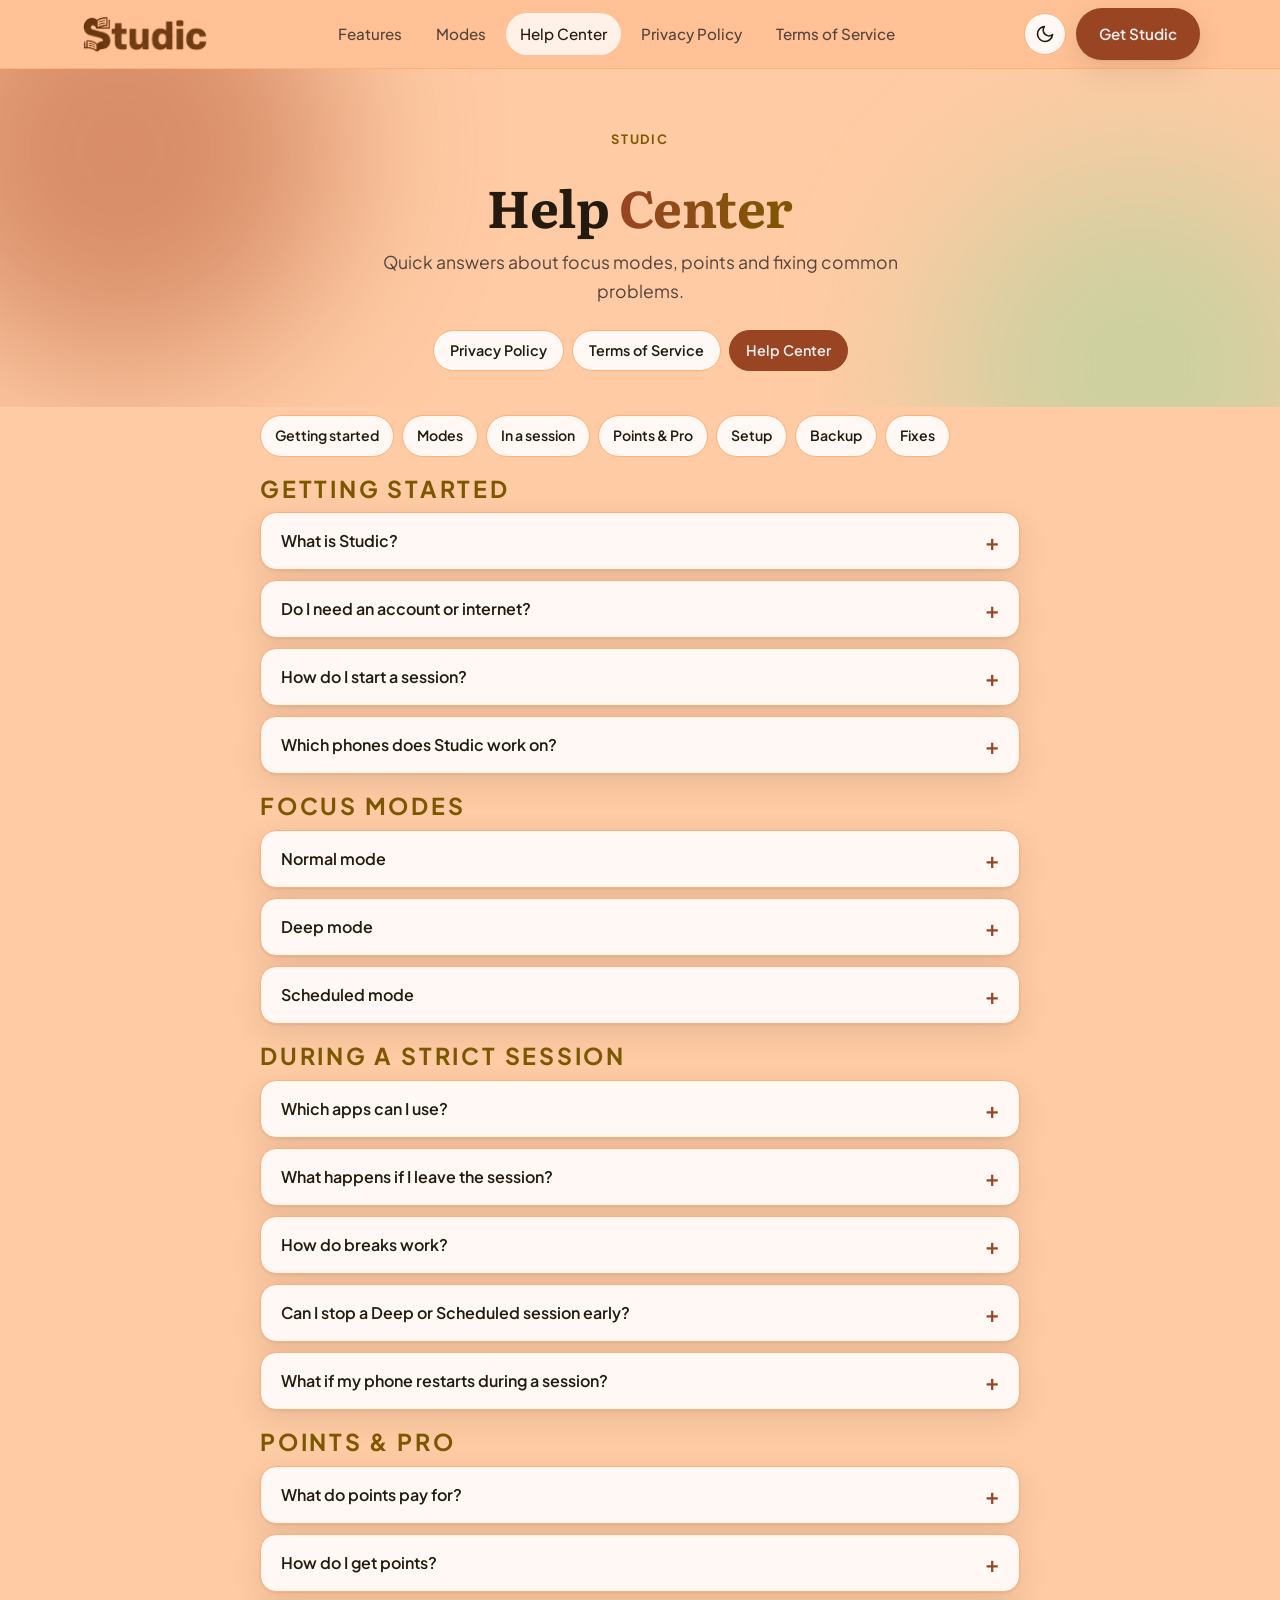
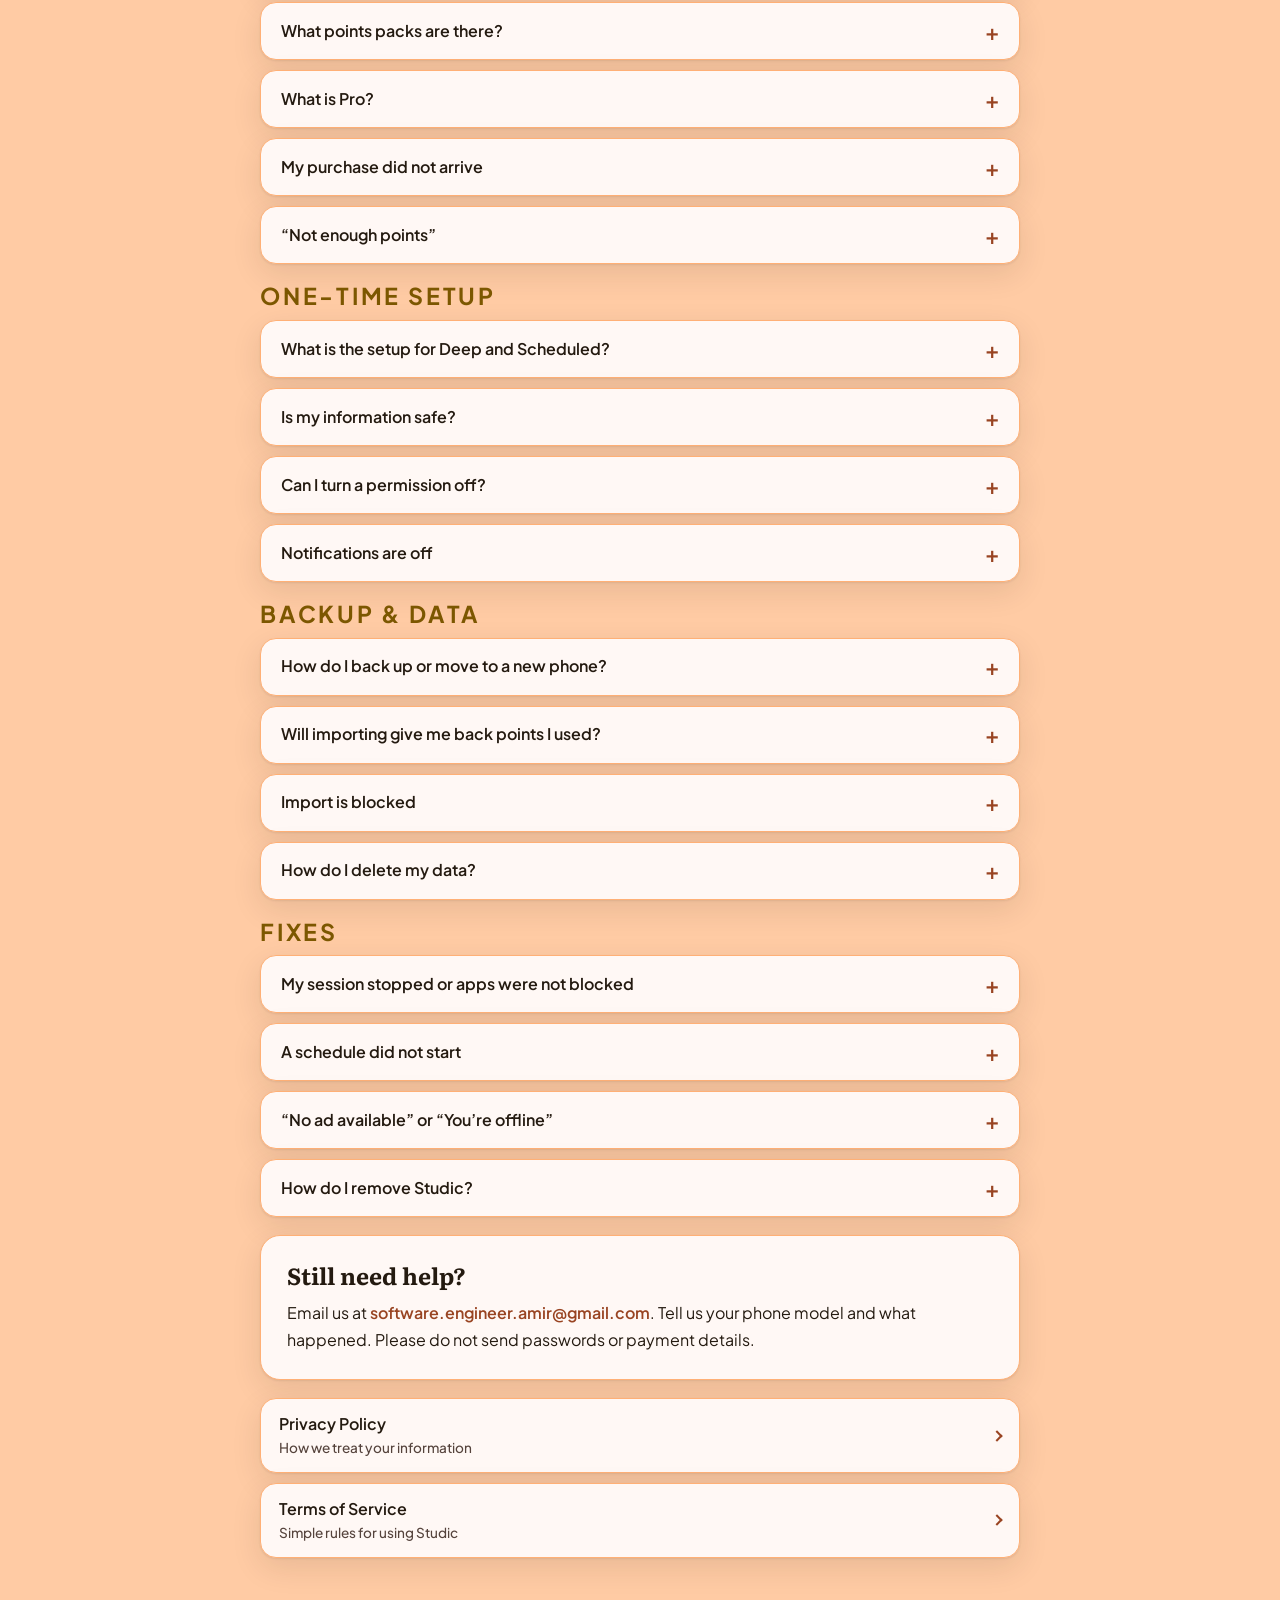
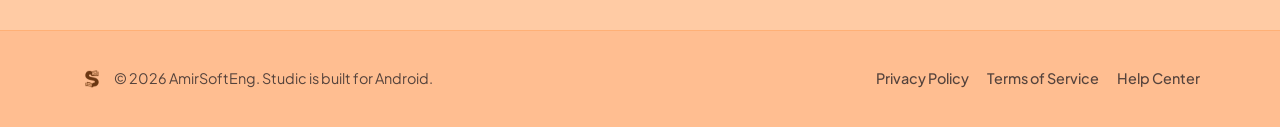
==== commit 99ed025c: "Update site address and contact email" ====
--- a/help/index.html
+++ b/help/index.html
@@ -400,7 +400,7 @@
 
     <section class="card" id="contact">
       <h2>Still need help?</h2>
-      <p>Email us at <a href="mailto:YOUR_EMAIL@example.com">YOUR_EMAIL@example.com</a>. Tell us your phone model and what happened. Please do not send passwords or payment details.</p>
+      <p>Email us at <a href="mailto:software.engineer.amir@gmail.com">software.engineer.amir@gmail.com</a>. Tell us your phone model and what happened. Please do not send passwords or payment details.</p>
     </section>
 
     <section aria-label="More pages">
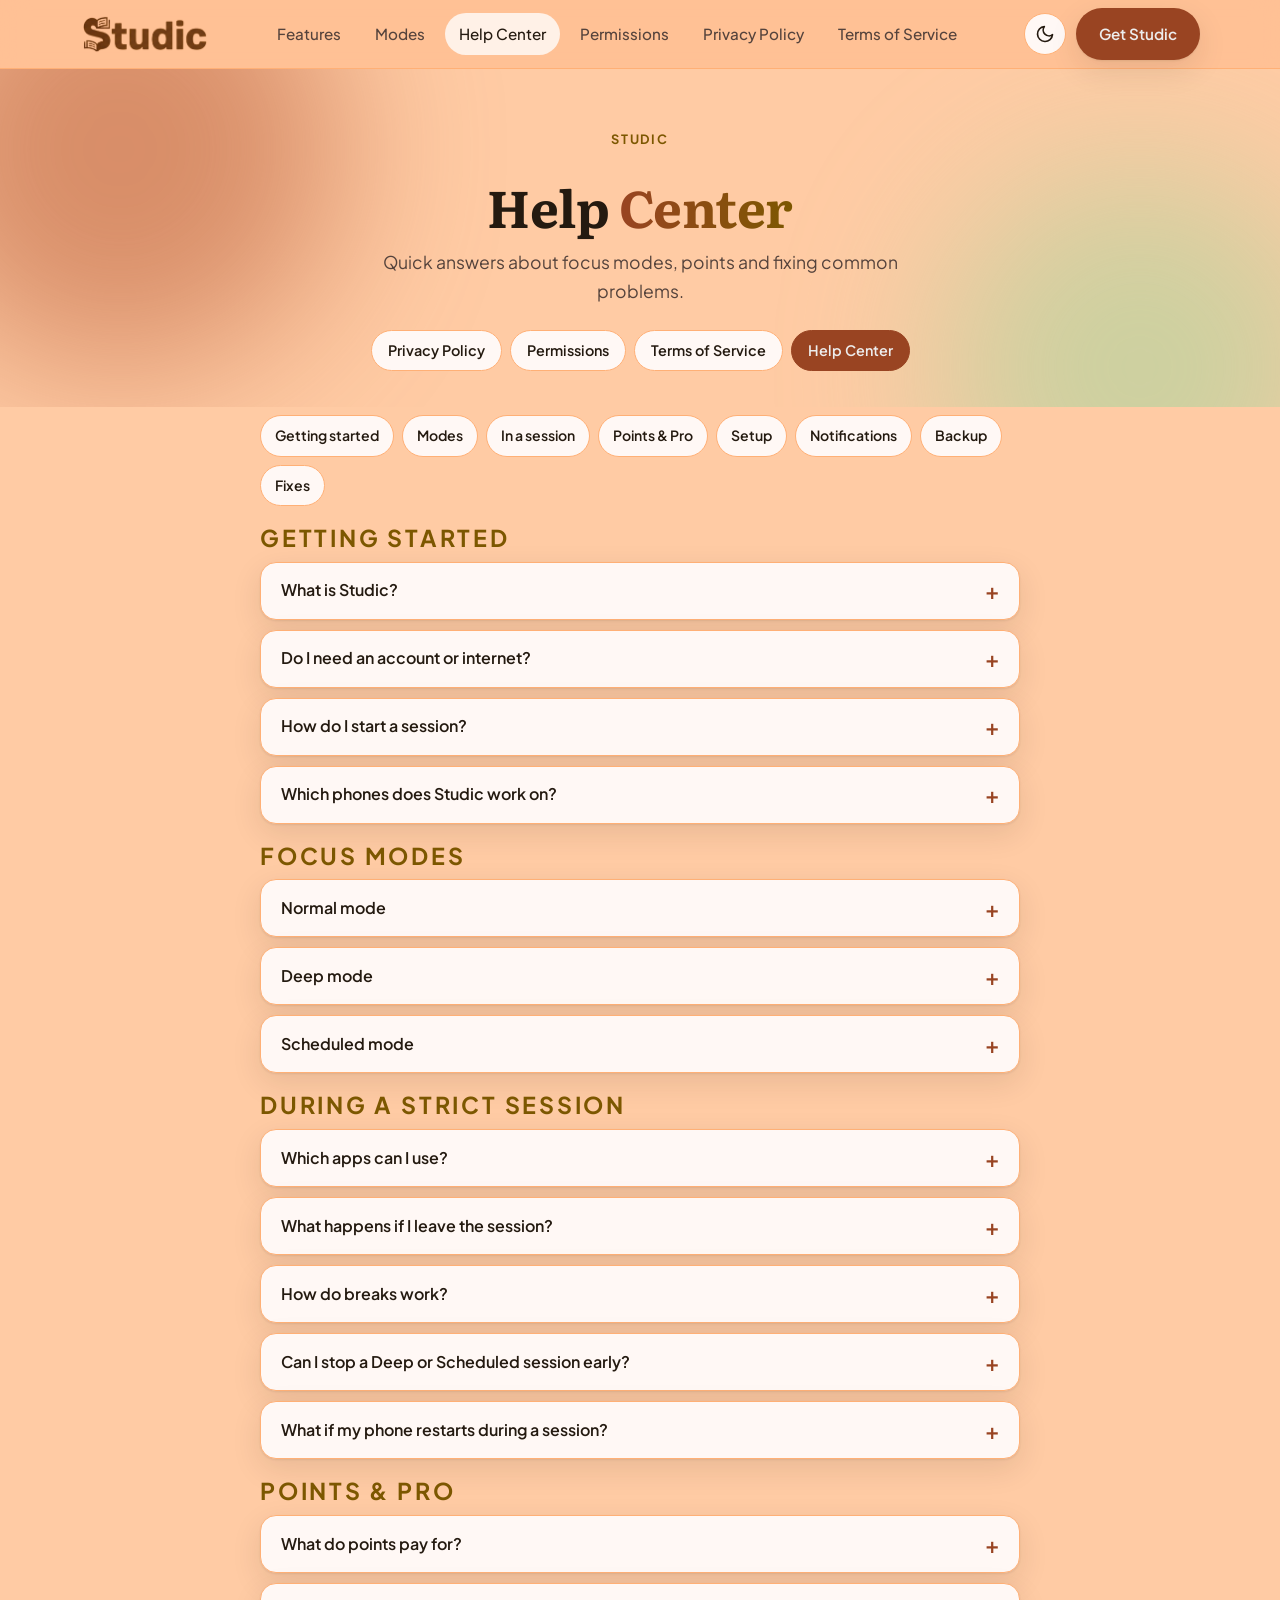
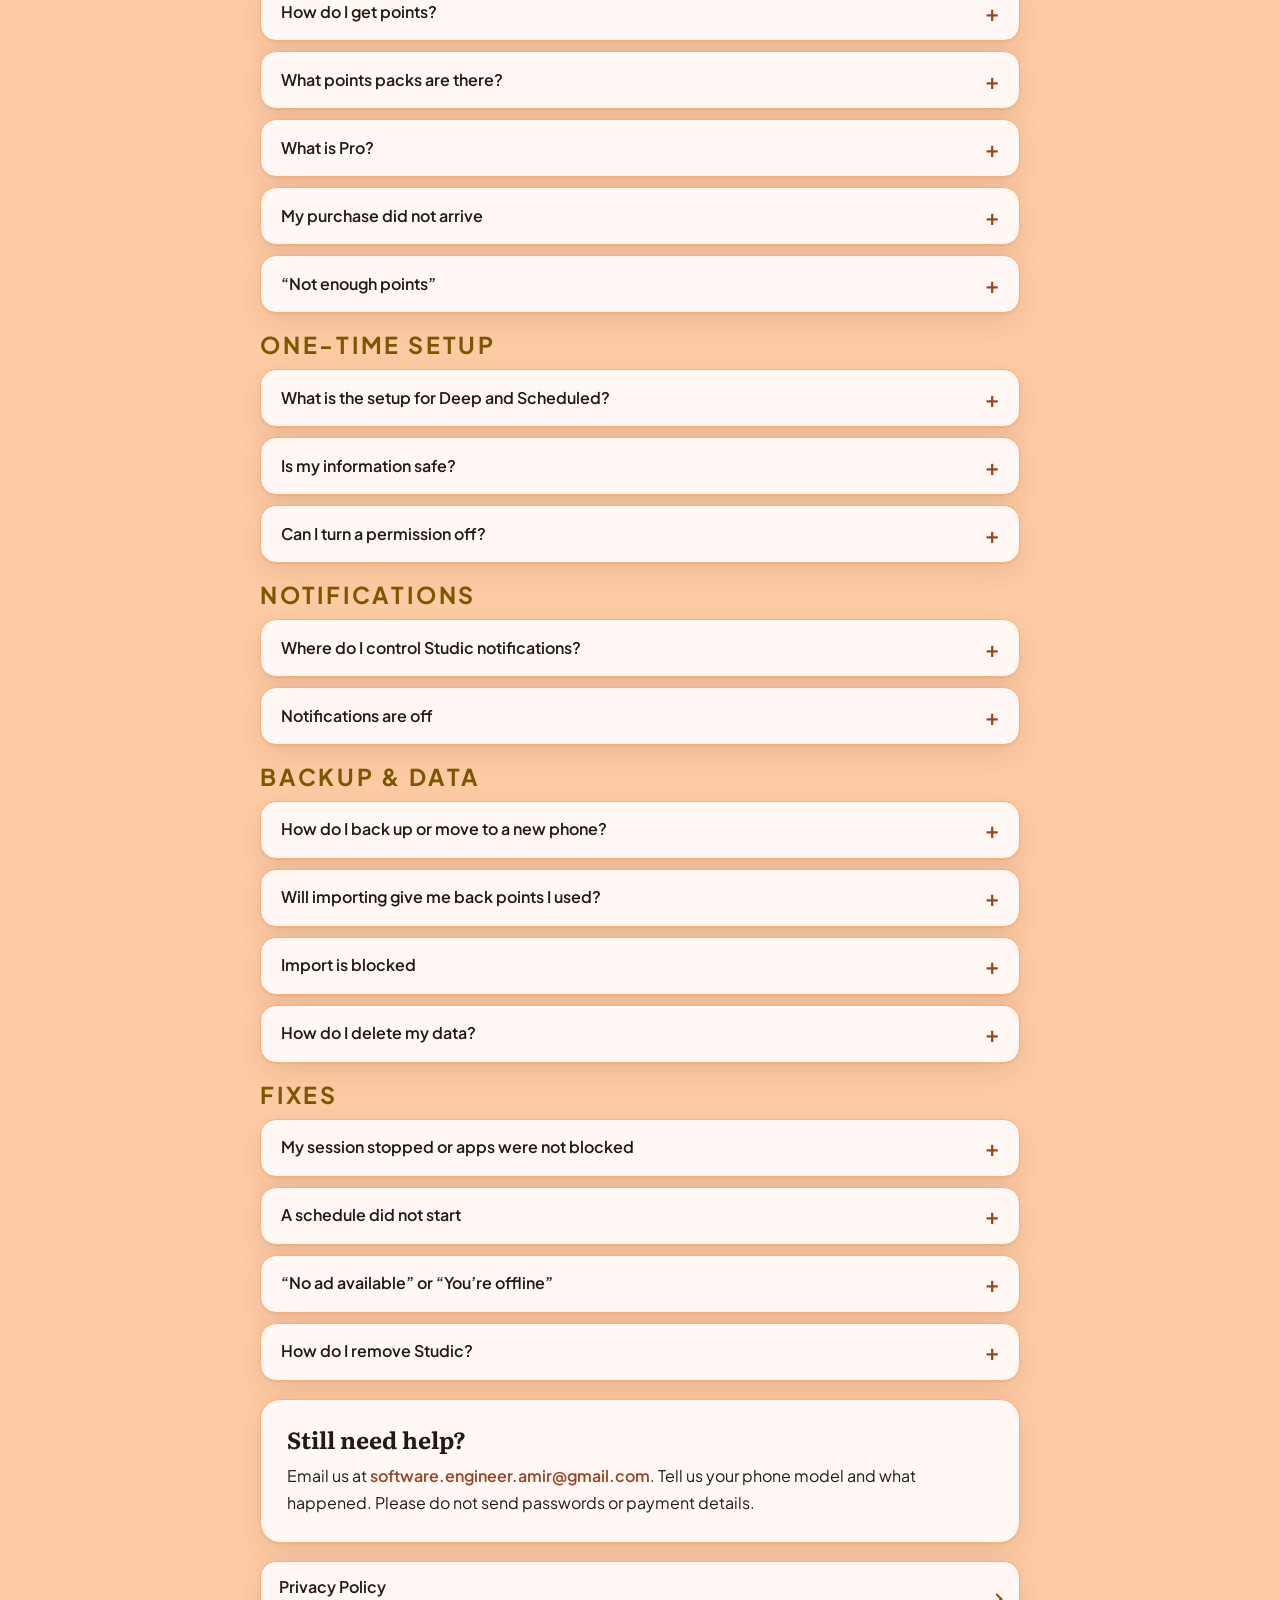
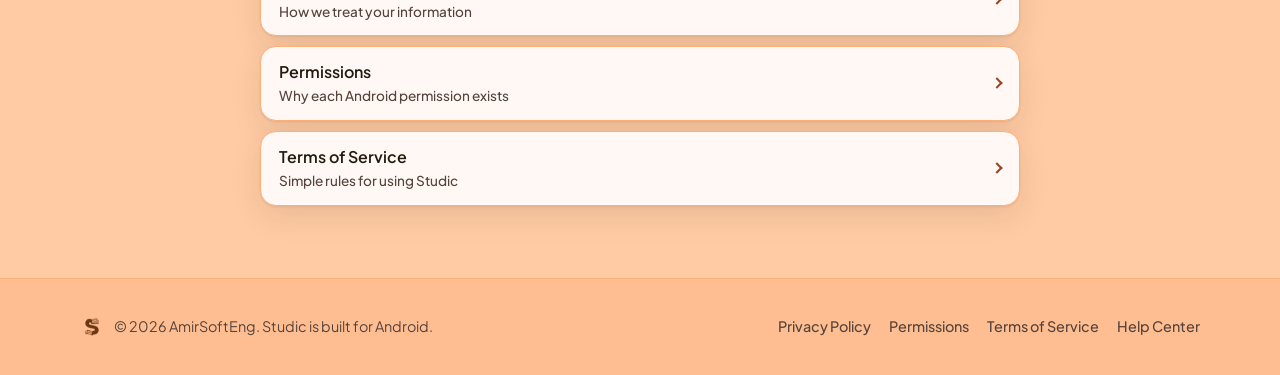
==== commit 90fe7a41: "updated pages information with new app code" ====
--- a/help/index.html
+++ b/help/index.html
@@ -22,6 +22,7 @@
         <a href="../#features">Features</a>
         <a href="../#modes">Modes</a>
         <a href="../help/" aria-current="page">Help Center</a>
+        <a href="../permissions/">Permissions</a>
         <a href="../privacy/">Privacy Policy</a>
         <a href="../terms/">Terms of Service</a>
       </nav>
@@ -45,6 +46,7 @@
       <p class="lead">Quick answers about focus modes, points and fixing common problems.</p>
       <nav class="doc-tabs" aria-label="Pages">
         <a href="../privacy/">Privacy Policy</a>
+        <a href="../permissions/">Permissions</a>
         <a href="../terms/">Terms of Service</a>
         <a href="./" aria-current="page">Help Center</a>
       </nav>
@@ -58,6 +60,7 @@
       <a href="#session">In a session</a>
       <a href="#points">Points &amp; Pro</a>
       <a href="#permissions">Setup</a>
+      <a href="#notifications">Notifications</a>
       <a href="#backup">Backup</a>
       <a href="#fix">Fixes</a>
     </nav>
@@ -87,14 +90,14 @@
             <li>Pick <strong>Normal</strong>, <strong>Deep</strong> or <strong>Schedule</strong>.</li>
             <li>Choose how long, and for Deep, your apps. Then start.</li>
           </ol>
-          <p>The first time you use Deep or Schedule, Studic guides you through a quick <a href="#permissions">one-time setup</a>.</p>
+          <p>The first time you use Deep or Schedule, Studic guides you through a quick <a href="#permissions">one-time setup</a>. Each permission is explained on the <a href="../permissions/">Permissions</a> page.</p>
         </div>
       </details>
 
       <details class="acc">
         <summary>Which phones does Studic work on?</summary>
         <div class="acc-body">
-          <p>Android phones with Android 8.0 or newer. You can choose Light, Dark or your phone&rsquo;s own theme in <strong>Settings &rarr; Appearance</strong>.</p>
+          <p>Android phones with Android 8.0 or newer. You can switch to a dark look with <strong>Settings &rarr; Dark Theme</strong>.</p>
         </div>
       </details>
     </section>
@@ -135,10 +138,9 @@
             <li>A name, start time and end time</li>
             <li>The days of the week</li>
             <li><strong>Auto-start</strong> on or off</li>
-            <li>A reminder 5 minutes before it starts</li>
           </ul>
           <p>Each schedule can be up to 12 hours, and all your schedules together can add up to 12 hours. Schedules that overlap can&rsquo;t be saved.</p>
-          <p>When a schedule starts and you are in another app, Studic brings you back to your timer and locks the screen. If a Normal session is running, it stops and the strict session begins. If you do not have enough points at that moment, auto-start is switched off for that schedule.</p>
+          <p>When a schedule starts and you are in another app, Studic brings you back to your timer. If Auto-lock during focus is on, it also locks the screen. If a Normal session is running, it stops and the strict session begins. If you do not have enough points at that moment, auto-start is switched off for that schedule.</p>
         </div>
       </details>
     </section>
@@ -163,7 +165,9 @@
       <details class="acc">
         <summary>What happens if I leave the session?</summary>
         <div class="acc-body">
-          <p>Studic brings your timer back. If <strong>Settings &rarr; Auto-lock during focus</strong> is on, it also locks your screen, so when you unlock you are right back in your session.</p>
+          <p>Studic brings your timer back.</p>
+          <p>If <strong>Settings &rarr; Auto-lock during focus</strong> is on (it is on by default), Studic also locks the phone, the same way the power button does. When you unlock with your usual PIN, pattern or biometrics, you are back on the timer. Studic cannot read your private information, erase your phone or change your password.</p>
+          <p>You can turn Auto-lock off any time in Settings. The timer still returns; the screen will not lock. Normal mode never locks the phone.</p>
         </div>
       </details>
 
@@ -181,7 +185,6 @@
           </dl>
           <ul>
             <li>Each break lasts 15 minutes and costs 3 points when it starts.</li>
-            <li>After a break there is a 5-minute wait before the next one.</li>
             <li><strong>Resume Focus</strong> ends a break early. The points are not returned.</li>
             <li>Your timer shows how many breaks you have left.</li>
           </ul>
@@ -224,12 +227,11 @@
         <summary>How do I get points?</summary>
         <div class="acc-body">
           <ul>
-            <li><strong>Daily top-up:</strong> at midnight, if you have 12 points or fewer, Studic tops you back up to 12.</li>
-            <li><strong>Share:</strong> share Studic and get +15 points a few seconds later. A limited-time offer may give more. The Share Studic screen always shows the current amount.</li>
-            <li><strong>Watch an ad:</strong> +15 points when the ad finishes (needs internet).</li>
-            <li><strong>Buy a pack</strong> in the store.</li>
-          </ul>
-          <p>You can find these from the points button at the top of the screen or from the side menu.</p>
+            <li><strong>Daily top-up:</strong> at midnight, if you have 12 points or fewer, Studic tops you back up to 12 (Starter only).</li>
+            <li><strong>Watch an ad:</strong> +15 points when the ad finishes (needs internet; hidden if you are Pro). Up to 5 successful ads per day, with a short wait between them.</li>
+            <li><strong>Buy a pack</strong> in the store. Any pack makes you Pro while your balance stays at 12 or more.</li>
+          </ul>
+          <p>Sharing Studic with a friend opens your phone&rsquo;s share menu and does <strong>not</strong> add points. You can find Watch ad from the side menu, Home, session complete, or when you need more points.</p>
         </div>
       </details>
 
@@ -286,20 +288,20 @@
         <div class="acc-body">
           <p>A short guide the first time you use Deep or Scheduled. It helps you turn on:</p>
           <ol class="steps">
-            <li><strong>Usage access</strong>: so Studic knows which app is on screen.</li>
-            <li><strong>Device admin</strong>: so Studic can lock the screen when you leave.</li>
-            <li><strong>Display over other apps</strong>: so Studic can bring you back to your session.</li>
-            <li><strong>Background running</strong>: so your phone does not stop Studic.</li>
+            <li><strong>Usage access</strong>: so Studic knows which app is on screen during the session you started.</li>
+            <li><strong>Device admin</strong>: so Studic can lock the screen when you leave, if Auto-lock is on. Lock-screen only; it cannot wipe the phone or change your password.</li>
+            <li><strong>Display over other apps</strong>: a short recovery screen if the phone restarts mid-session. Not a daily overlay.</li>
+            <li><strong>Background running</strong>: so your phone does not stop Studic mid-session.</li>
             <li><strong>Auto-start</strong>: only on phones that have this extra switch.</li>
           </ol>
-          <p>You can check them any time in <strong>Settings &rarr; Permissions Manager</strong>.</p>
+          <p>You can check them any time in <strong>Settings &rarr; Permissions Manager</strong>. Full wording for Play review is on the <a href="../permissions/">Permissions</a> page.</p>
         </div>
       </details>
 
       <details class="acc">
         <summary>Is my information safe?</summary>
         <div class="acc-body">
-          <p>Yes. During a strict session Studic only checks the name of the app on screen. It never reads your messages, passwords or anything you type, and nothing is sent away. Read more in our <a href="../privacy/#permissions">Privacy Policy</a>.</p>
+          <p>Yes. During a strict session Studic only checks the name of the app on screen. It never reads your messages, passwords or anything you type, and nothing is sent to a Studic server. Device admin cannot erase your phone or change your password. Read more in our <a href="../privacy/#permissions">Privacy Policy</a> and <a href="../permissions/">Permissions</a>.</p>
         </div>
       </details>
 
@@ -310,10 +312,28 @@
         </div>
       </details>
 
+    </section>
+
+    <section id="notifications">
+      <h2 class="group-title">Notifications</h2>
+
+      <details class="acc">
+        <summary>Where do I control Studic notifications?</summary>
+        <div class="acc-body">
+          <p>Open <strong>Settings &rarr; Notifications Manager</strong>.</p>
+          <ul>
+            <li><strong>Session timer</strong> (on by default): remaining time while you focus. Turn off if you do not want that on the lock screen.</li>
+            <li><strong>Hide system notifications</strong> (off until you allow Notification access): during a session, dismisses other apps&rsquo; shade notifications. Study apps stay; alarms and calls stay. Notification text is not uploaded.</li>
+            <li><strong>Schedule skipped</strong> (on by default): a notice if a window cannot start because of points.</li>
+          </ul>
+          <p>There is no Settings row for the quiet focus reminder. After you have completed sessions, Studic may ping at your usual start hour if you miss a day (daily habit) or on quiet day 3 and 4 otherwise. Opening Studic resets that streak. Studic does not send sales alerts.</p>
+        </div>
+      </details>
+
       <details class="acc">
         <summary>Notifications are off</summary>
         <div class="acc-body">
-          <p>Allow notifications for Studic in your phone&rsquo;s Settings so you can see your timer, break status and reminders. If they stay off, you will miss reminders, but scheduled sessions can still start.</p>
+          <p>Allow notifications for Studic so you can see the timer, skip notice and reminder. If they stay off, Studic still works; scheduled sessions can still start. Use Notifications Manager or Android Settings to allow them again.</p>
         </div>
       </details>
     </section>
@@ -324,12 +344,12 @@
       <details class="acc">
         <summary>How do I back up or move to a new phone?</summary>
         <div class="acc-body">
-          <p>Open <strong>Settings &rarr; Backup &amp; data</strong>.</p>
+          <p>Open <strong>Settings</strong> and use these two options:</p>
           <ul>
             <li><strong>Export Backup</strong> saves a backup file (settings, schedules, history and purchase records) wherever you choose.</li>
-            <li><strong>Import backup</strong> restores from that file. Your settings and schedules are replaced, and your history is added to.</li>
-          </ul>
-          <p>If your phone&rsquo;s own backup is on, it may also bring your data back on a new phone.</p>
+            <li><strong>Import backup</strong> restores from that file. Your settings and schedules are replaced, and your history is added to. You see a summary and confirm before anything changes.</li>
+          </ul>
+          <p>Studic does not have its own online backup. If your phone&rsquo;s own backup is on, Android may also bring your data back on a new phone.</p>
         </div>
       </details>
 
@@ -406,6 +426,7 @@
     <section aria-label="More pages">
       <div class="linklist">
         <a href="../privacy/"><div>Privacy Policy<span>How we treat your information</span></div></a>
+        <a href="../permissions/"><div>Permissions<span>Why each Android permission exists</span></div></a>
         <a href="../terms/"><div>Terms of Service<span>Simple rules for using Studic</span></div></a>
       </div>
     </section>
@@ -416,6 +437,7 @@
       <span class="footer-brand"><img src="../assets/img/studic-mark.png" width="24" height="24" alt="" aria-hidden="true">&copy; 2026 AmirSoftEng. Studic is built for Android.</span>
       <div class="footer-links">
         <a href="../privacy/">Privacy Policy</a>
+        <a href="../permissions/">Permissions</a>
         <a href="../terms/">Terms of Service</a>
         <a href="../help/">Help Center</a>
       </div>
--- a/assets/css/style.css
+++ b/assets/css/style.css
@@ -1342,3 +1342,43 @@
     border-color: #999;
   }
 }
+
+
+/* Permission page */
+.badge-row {
+  display: flex;
+  flex-wrap: wrap;
+  gap: 8px;
+  margin: 8px 0 12px;
+}
+.badge {
+  display: inline-block;
+  font-size: 0.72rem;
+  font-weight: 700;
+  letter-spacing: 0.04em;
+  text-transform: uppercase;
+  padding: 4px 10px;
+  border-radius: 999px;
+  background: var(--chip);
+  color: var(--text);
+}
+.badge.optional {
+  background: var(--secondary-container);
+  color: var(--on-secondary-container);
+}
+.perm-id {
+  margin: 0 0 10px;
+  font-size: 0.82rem;
+  color: var(--text-muted);
+  word-break: break-word;
+}
+.perm h3 {
+  margin-bottom: 0;
+}
+.perm h4 {
+  margin: 16px 0 6px;
+  font-size: 0.92rem;
+  letter-spacing: 0.04em;
+  text-transform: uppercase;
+  color: var(--text-muted);
+}
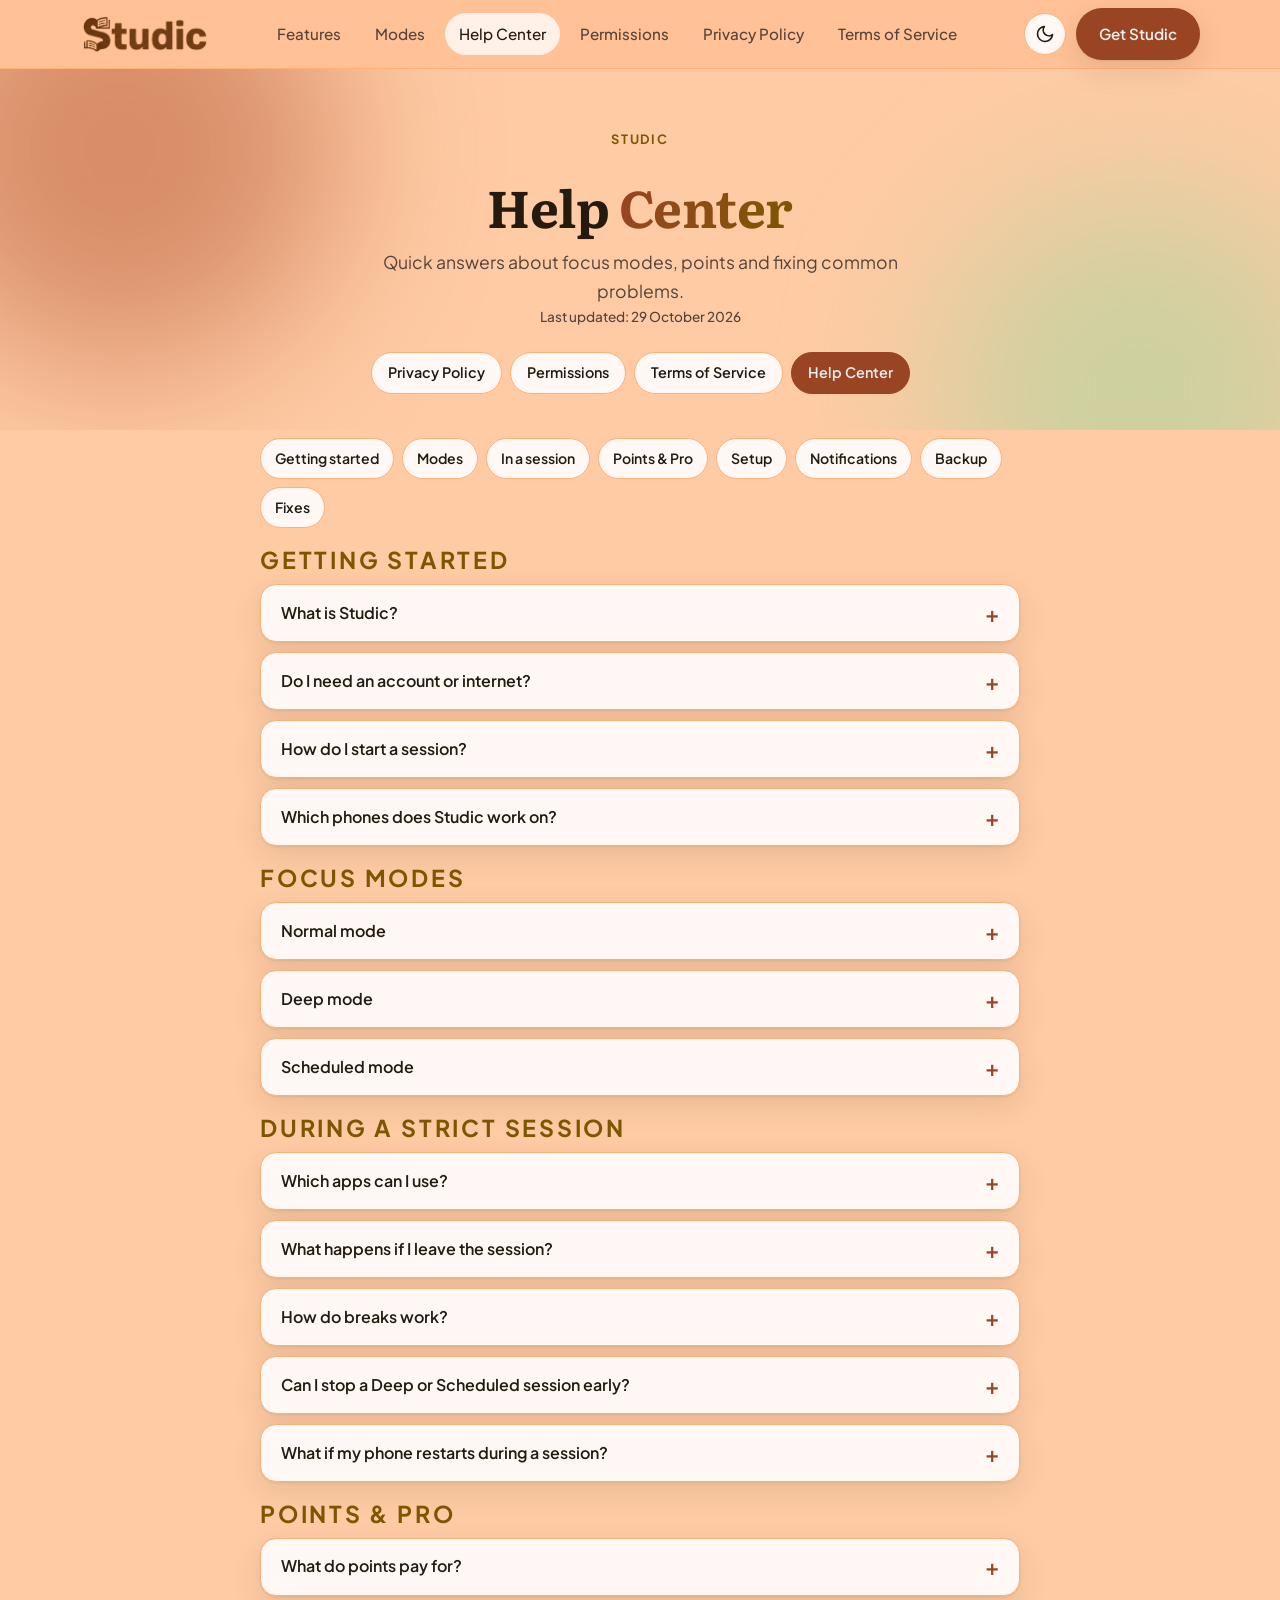
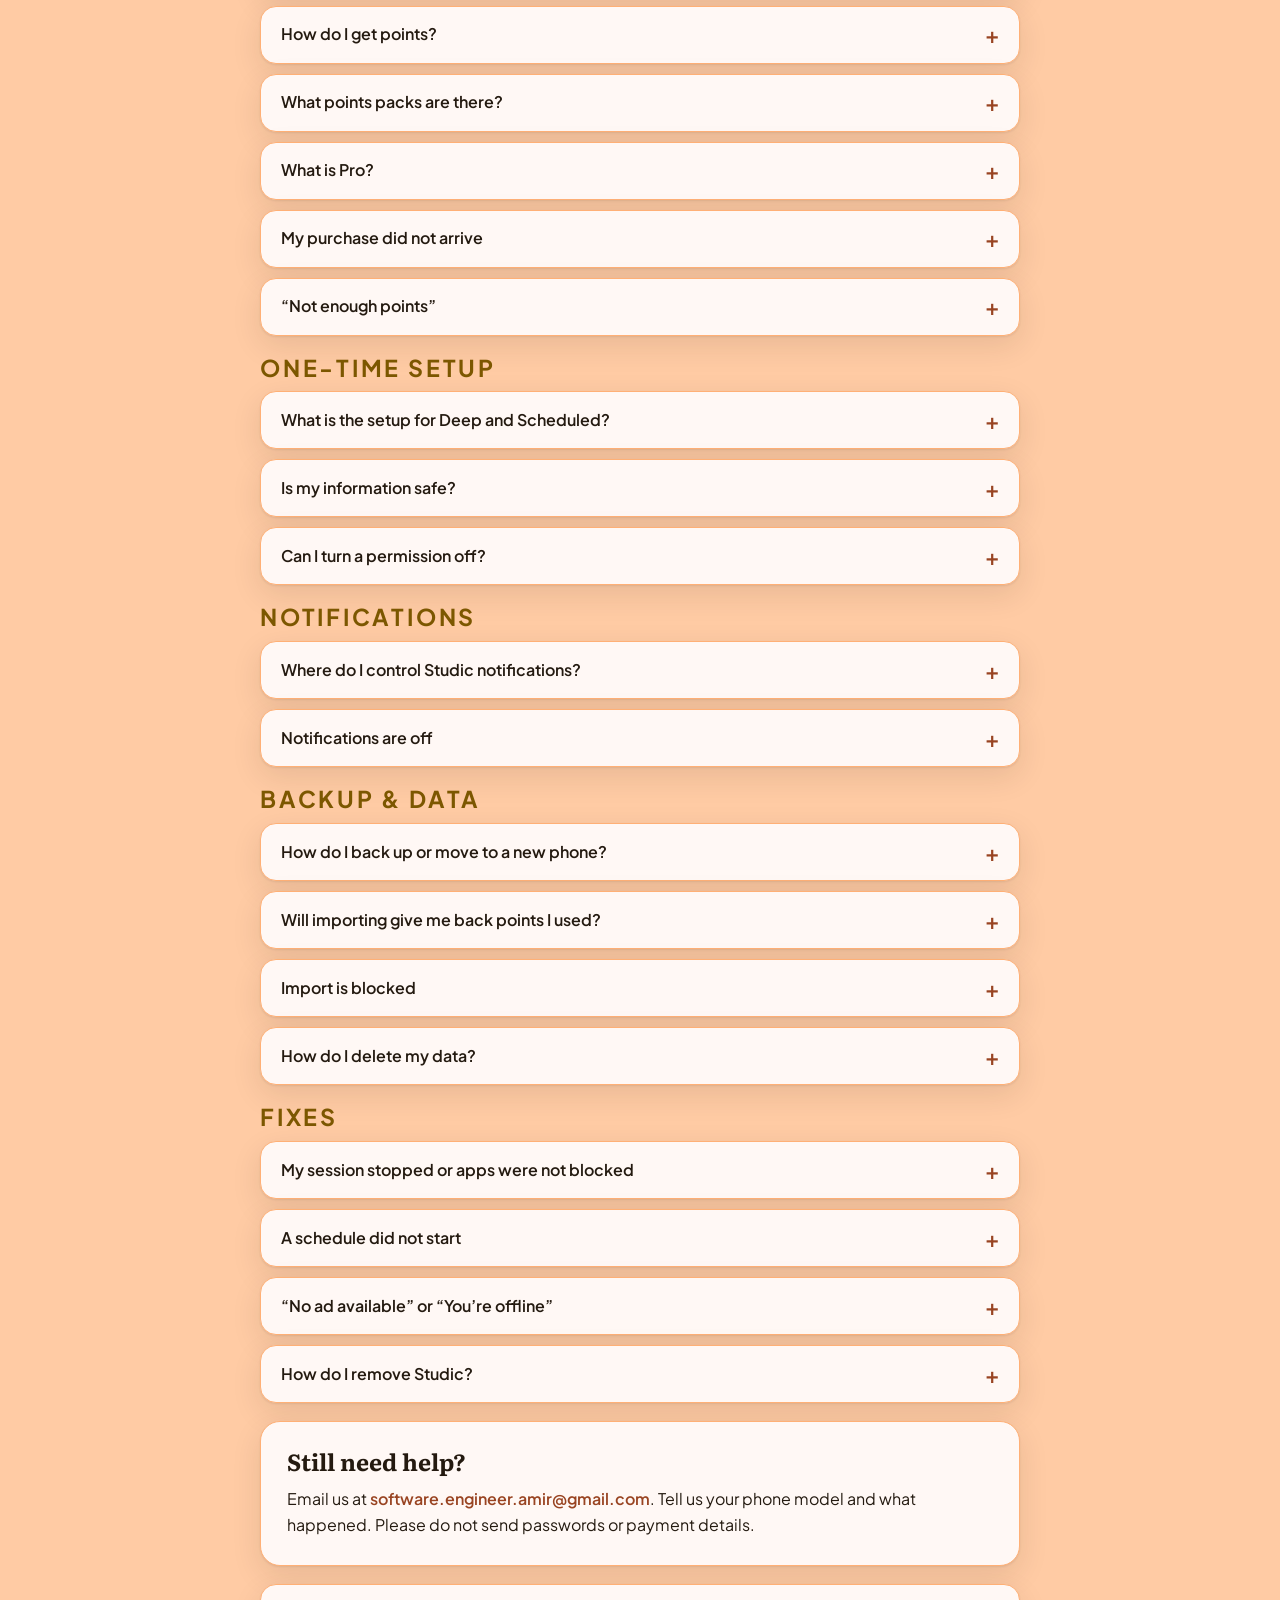
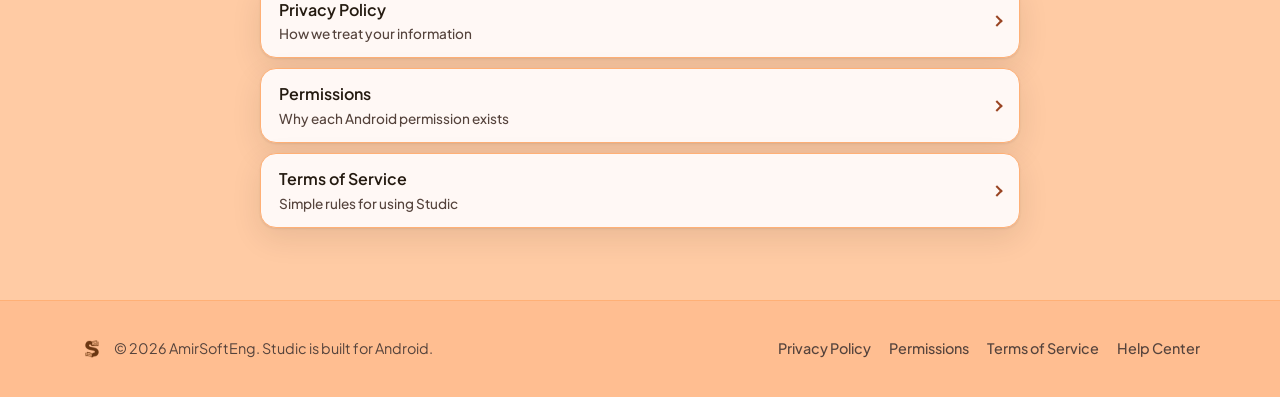
==== commit d6fee570: "update according to new earning model" ====
--- a/help/index.html
+++ b/help/index.html
@@ -44,6 +44,7 @@
       <span class="eyebrow">Studic</span>
       <h1>Help <span class="gradient-text">Center</span></h1>
       <p class="lead">Quick answers about focus modes, points and fixing common problems.</p>
+      <p class="meta">Last updated: 29 October 2026</p>
       <nav class="doc-tabs" aria-label="Pages">
         <a href="../privacy/">Privacy Policy</a>
         <a href="../permissions/">Permissions</a>
@@ -109,8 +110,8 @@
         <summary>Normal mode</summary>
         <div class="acc-body">
           <ul class="checks">
-            <li>Free. It does not use points.</li>
-            <li>Does not block any apps.</li>
+            <li>Free.</li>
+            <li>All your apps stay available.</li>
             <li>You can tap <strong>Stop</strong> any time.</li>
           </ul>
         </div>
@@ -120,9 +121,9 @@
         <summary>Deep mode</summary>
         <div class="acc-body">
           <ul class="checks">
-            <li>Strict. <strong>No early exit</strong>: the session ends when the timer ends.</li>
-            <li>Only your study apps (plus Phone and Messages) work. Other apps stay closed.</li>
-            <li>Uses points when it starts. See <a href="#points">Points &amp; Pro</a>.</li>
+            <li>Strict. The session ends when the timer ends.</li>
+            <li>You choose study apps and break apps. Phone, Messages, Gmail and Maps stay open.</li>
+            <li>Starting is free. Study apps cost points when you open them. See <a href="#points">Points &amp; Pro</a>.</li>
             <li>Needs the quick one-time setup.</li>
           </ul>
           <p><strong>How long:</strong> 15 min, 30 min, 45 min, 1 hour, then every hour from 2 hours up to 12 hours.</p>
@@ -132,7 +133,7 @@
       <details class="acc">
         <summary>Scheduled mode</summary>
         <div class="acc-body">
-          <p>Set a daily study time and Studic starts a strict session for you. It follows the same rules, points and breaks as Deep.</p>
+          <p>Set a study time and Studic starts a strict session for you. It follows the same lock, apps and breaks as Deep. Creating a schedule is free, and starting it is free.</p>
           <p>Open <strong>Modes &rarr; Schedule &rarr; Manage</strong>, then add a schedule with:</p>
           <ul>
             <li>A name, start time and end time</li>
@@ -140,7 +141,8 @@
             <li><strong>Auto-start</strong> on or off</li>
           </ul>
           <p>Each schedule can be up to 12 hours, and all your schedules together can add up to 12 hours. Schedules that overlap can&rsquo;t be saved.</p>
-          <p>When a schedule starts and you are in another app, Studic brings you back to your timer. If Auto-lock during focus is on, it also locks the screen. If a Normal session is running, it stops and the strict session begins. If you do not have enough points at that moment, auto-start is switched off for that schedule.</p>
+          <p>When a schedule starts and you are in another app, Studic brings you back to your timer. If Auto-lock during focus is on, it also locks the screen. If a Normal session is running, it stops and the strict session begins.</p>
+          <p>Study apps cost points when you open them on the timer. If a Deep session is already running, the schedule waits. When Deep ends, it starts for the time still left in the window.</p>
         </div>
       </details>
     </section>
@@ -152,12 +154,11 @@
         <summary>Which apps can I use?</summary>
         <div class="acc-body">
           <ul>
-            <li><strong>Study apps:</strong> open during focus time and during breaks.</li>
-            <li><strong>Break apps:</strong> open only during a break.</li>
-            <li><strong>Phone and Messages</strong> always work.</li>
-            <li>2 study apps and 2 break apps are included free. Each extra app costs 3 points, shown before you confirm.</li>
-            <li>Your phone&rsquo;s home screen stays closed during focus time and opens during a break.</li>
-            <li>Your phone&rsquo;s Settings stay closed until the session ends.</li>
+            <li><strong>Study apps</strong> open during focus and during a break. Each one costs 3 points, once in that session, the first time you open Study Apps on the timer. Until then, those apps stay closed.</li>
+            <li><strong>Break apps</strong> are free. They open only during a break.</li>
+            <li><strong>Phone, Messages, Gmail and Maps</strong> always work, for free.</li>
+            <li>Your home screen stays closed during focus and during a break.</li>
+            <li>Settings stays closed until the session ends, unless you added that app yourself.</li>
           </ul>
         </div>
       </details>
@@ -184,8 +185,8 @@
             <div><dt>Over 8 up to 12 hours</dt><dd>6 breaks</dd></div>
           </dl>
           <ul>
-            <li>Each break lasts 15 minutes and costs 3 points when it starts.</li>
-            <li><strong>Resume Focus</strong> ends a break early. The points are not returned.</li>
+            <li>Each break lasts 15 minutes and costs 3 points. You need at least 60 minutes left on the timer.</li>
+            <li><strong>Resume Focus</strong> ends a break early.</li>
             <li>Your timer shows how many breaks you have left.</li>
           </ul>
         </div>
@@ -194,14 +195,14 @@
       <details class="acc">
         <summary>Can I stop a Deep or Scheduled session early?</summary>
         <div class="acc-body">
-          <p>No, and that is the point. There is no End button, so choose a length you can finish. Phone and Messages still work if you need to reach someone. If you are new, start with 15 or 30 minutes.</p>
+          <p>The session runs until the timer ends, so choose a length you can finish. Phone, Messages, Gmail and Maps still work. If you are new, start with 15 or 30 minutes.</p>
         </div>
       </details>
 
       <details class="acc">
         <summary>What if my phone restarts during a session?</summary>
         <div class="acc-body">
-          <p>Studic shows a short screen, brings your session back and may add some extra time to what is left. If a Scheduled session was already running when the phone started, it carries on without extra time.</p>
+          <p>If a Deep or Scheduled session is still running, Studic brings it back and adds 1 hour to the time left. If the session had already ended, nothing is added.</p>
         </div>
       </details>
     </section>
@@ -213,13 +214,14 @@
         <summary>What do points pay for?</summary>
         <div class="acc-body">
           <dl class="rows">
-            <div><dt>Start a Deep session</dt><dd>5 points</dd></div>
-            <div><dt>Start a Scheduled session</dt><dd>5 points</dd></div>
-            <div><dt>Each extra study or break app</dt><dd>3 points (2 of each are free)</dd></div>
-            <div><dt>Each break</dt><dd>3 points</dd></div>
+            <div><dt>Start Deep or a schedule</dt><dd>Free</dd></div>
+            <div><dt>Create a schedule</dt><dd>Free</dd></div>
+            <div><dt>Each study app</dt><dd>3 points, once per session</dd></div>
+            <div><dt>Break apps</dt><dd>Free</dd></div>
+            <div><dt>Each break you take</dt><dd>3 points</dd></div>
             <div><dt>Normal mode</dt><dd>Free</dd></div>
           </dl>
-          <p>Points are used when a session starts or a break begins. Finishing a session does not earn points.</p>
+          <p>The study-app cost is charged the first time you open Study Apps on the timer. A break is charged when it starts. Your points stay until you spend them.</p>
         </div>
       </details>
 
@@ -227,11 +229,10 @@
         <summary>How do I get points?</summary>
         <div class="acc-body">
           <ul>
-            <li><strong>Daily top-up:</strong> at midnight, if you have 12 points or fewer, Studic tops you back up to 12 (Starter only).</li>
-            <li><strong>Watch an ad:</strong> +15 points when the ad finishes (needs internet; hidden if you are Pro). Up to 5 successful ads per day, with a short wait between them.</li>
-            <li><strong>Buy a pack</strong> in the store. Any pack makes you Pro while your balance stays at 12 or more.</li>
-          </ul>
-          <p>Sharing Studic with a friend opens your phone&rsquo;s share menu and does <strong>not</strong> add points. You can find Watch ad from the side menu, Home, session complete, or when you need more points.</p>
+            <li><strong>Watch an ad:</strong> +15 points when the ad finishes. You need internet. Up to 5 ads a day, with 2 minutes between them. Hidden while you are Pro.</li>
+            <li><strong>Buy a pack.</strong> Any pack makes you Pro while you still have 3 or more points.</li>
+          </ul>
+          <p>Your points stay until you spend them. You can watch an ad from Home, the side menu, when a session ends, or while you are setting up.</p>
         </div>
       </details>
 
@@ -239,11 +240,11 @@
         <summary>What points packs are there?</summary>
         <div class="acc-body">
           <dl class="rows">
-            <div><dt>Starter</dt><dd>450 points &middot; US$1.99</dd></div>
-            <div><dt>Popular</dt><dd>950 points &middot; US$2.99</dd></div>
-            <div><dt>Ultimate</dt><dd>2,100 points &middot; US$3.99</dd></div>
+            <div><dt>Starter pack</dt><dd>450 points &middot; US$1.99</dd></div>
+            <div><dt>Popular pack</dt><dd>950 points &middot; US$2.99</dd></div>
+            <div><dt>Ultimate pack</dt><dd>2,100 points &middot; US$3.99</dd></div>
           </dl>
-          <p>Google Play shows the price for your country when you buy. Packs are one-time purchases, not subscriptions, and your points do not expire.</p>
+          <p>Google Play shows the price for your country when you buy. Packs are one-time purchases. Your points stay until you spend them.</p>
         </div>
       </details>
 
@@ -251,12 +252,11 @@
         <summary>What is Pro?</summary>
         <div class="acc-body">
           <ul class="checks">
-            <li>Buying any points pack makes you a Pro user.</li>
-            <li>No ads while you are Pro.</li>
-            <li>No free midnight top-up. You keep the points you have.</li>
-            <li>Session prices stay the same.</li>
-          </ul>
-          <p>Pro stays active while you have 12 or more points. If you drop below 12, Pro pauses until you buy a pack or earn your points back up.</p>
+            <li><strong>Starter:</strong> under 3 points.</li>
+            <li><strong>Plus:</strong> 3 or more points, and you are not Pro.</li>
+            <li><strong>Pro:</strong> you bought a pack and you still have 3 or more points. Ads are hidden.</li>
+          </ul>
+          <p>If your balance drops under 3, Pro ends and you are Starter again. Your old purchases stay in Purchase History. The next ad makes you Plus. Buying a pack again makes you Pro again.</p>
         </div>
       </details>
 
@@ -275,7 +275,7 @@
       <details class="acc">
         <summary>&ldquo;Not enough points&rdquo;</summary>
         <div class="acc-body">
-          <p>Points saved for your auto-start schedules can&rsquo;t be spent elsewhere. The message shows what you have, what is saved and what you need. Earn or buy more points, or choose fewer extra apps.</p>
+          <p>On the timer, tap OK. While you are setting up, you can watch an ad or buy a pack.</p>
         </div>
       </details>
     </section>
@@ -290,11 +290,11 @@
           <ol class="steps">
             <li><strong>Usage access</strong>: so Studic knows which app is on screen during the session you started.</li>
             <li><strong>Device admin</strong>: so Studic can lock the screen when you leave, if Auto-lock is on. Lock-screen only; it cannot wipe the phone or change your password.</li>
-            <li><strong>Display over other apps</strong>: a short recovery screen if the phone restarts mid-session. Not a daily overlay.</li>
+            <li><strong>Display over other apps</strong>: a full-screen recovery screen if the phone restarts mid-session. Not used for ads.</li>
             <li><strong>Background running</strong>: so your phone does not stop Studic mid-session.</li>
             <li><strong>Auto-start</strong>: only on phones that have this extra switch.</li>
           </ol>
-          <p>You can check them any time in <strong>Settings &rarr; Permissions Manager</strong>. Full wording for Play review is on the <a href="../permissions/">Permissions</a> page.</p>
+          <p>You can check them any time in <strong>Settings &rarr; Permissions Manager</strong>. A full explanation of each one is on the <a href="../permissions/">Permissions</a> page.</p>
         </div>
       </details>
 
@@ -324,16 +324,15 @@
           <ul>
             <li><strong>Session timer</strong> (on by default): remaining time while you focus. Turn off if you do not want that on the lock screen.</li>
             <li><strong>Hide system notifications</strong> (off until you allow Notification access): during a session, dismisses other apps&rsquo; shade notifications. Study apps stay; alarms and calls stay. Notification text is not uploaded.</li>
-            <li><strong>Schedule skipped</strong> (on by default): a notice if a window cannot start because of points.</li>
-          </ul>
-          <p>There is no Settings row for the quiet focus reminder. After you have completed sessions, Studic may ping at your usual start hour if you miss a day (daily habit) or on quiet day 3 and 4 otherwise. Opening Studic resets that streak. Studic does not send sales alerts.</p>
+          </ul>
+          <p>After you have completed sessions, Studic may remind you at your usual start hour if you miss a day, or on quiet day 3 and 4. Opening Studic starts that count again.</p>
         </div>
       </details>
 
       <details class="acc">
         <summary>Notifications are off</summary>
         <div class="acc-body">
-          <p>Allow notifications for Studic so you can see the timer, skip notice and reminder. If they stay off, Studic still works; scheduled sessions can still start. Use Notifications Manager or Android Settings to allow them again.</p>
+          <p>Allow notifications for Studic so you can see the timer and the quiet reminder. If they stay off, Studic still works, and scheduled sessions can still start. Use Notifications Manager or Android Settings to allow them again.</p>
         </div>
       </details>
     </section>
@@ -396,7 +395,7 @@
           <ul>
             <li>The one-time setup must be finished.</li>
             <li><strong>Auto-start</strong> must be on for that schedule.</li>
-            <li>You need enough free points when it starts.</li>
+            <li>If a Deep session was running, the schedule starts only for the time still left after Deep ends.</li>
             <li>Check background running and auto-start (above), and that your phone was switched on.</li>
             <li>Allow alarms and reminders for Studic if your phone asks.</li>
           </ul>
@@ -406,7 +405,7 @@
       <details class="acc">
         <summary>&ldquo;No ad available&rdquo; or &ldquo;You&rsquo;re offline&rdquo;</summary>
         <div class="acc-body">
-          <p>Turn on Wi-Fi or mobile data and try again. Sometimes no ad is ready, so try again a little later. You can review your ad choice any time with <strong>Ad privacy settings</strong> on the Watch ad screen.</p>
+          <p>Turn on Wi-Fi or mobile data. If no ad is ready, tap OK, then open Watch ad later. You can review your ad choice any time with <strong>Ad privacy settings</strong> on the Watch ad screen.</p>
         </div>
       </details>
 
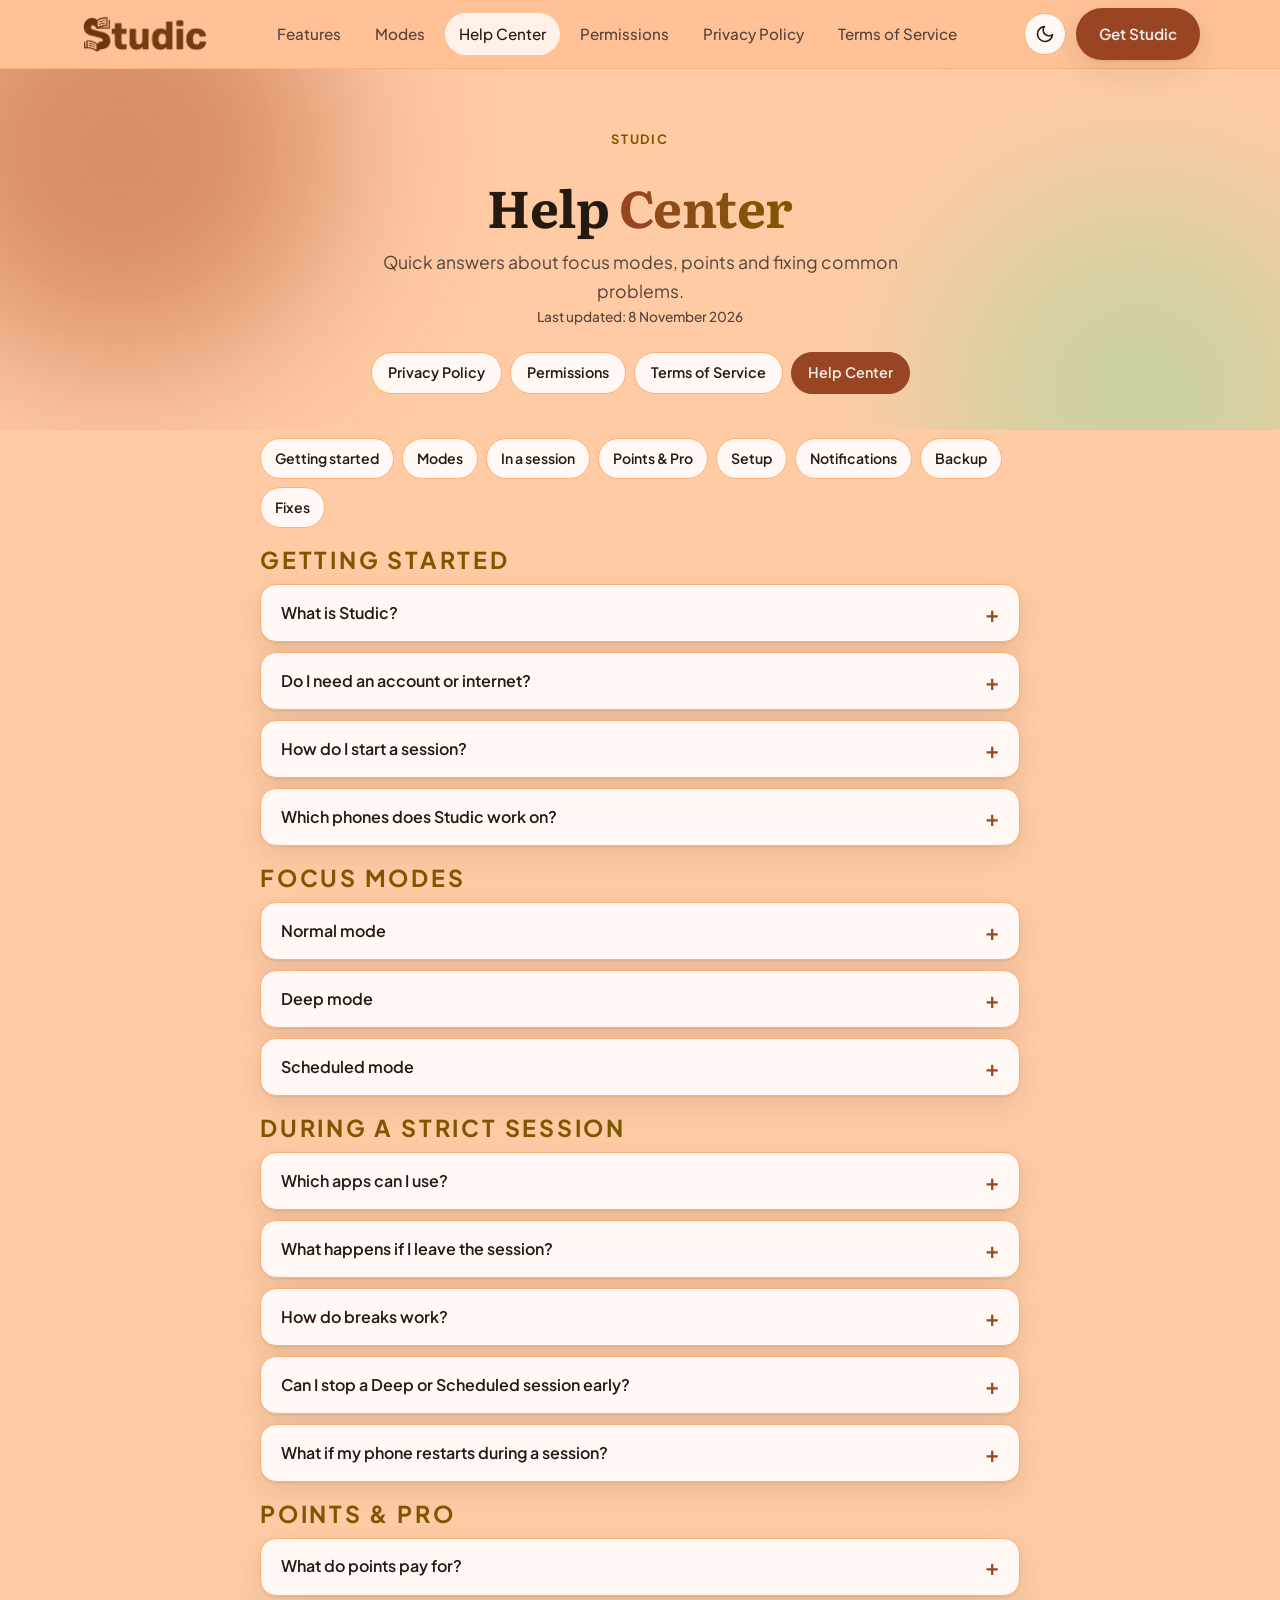
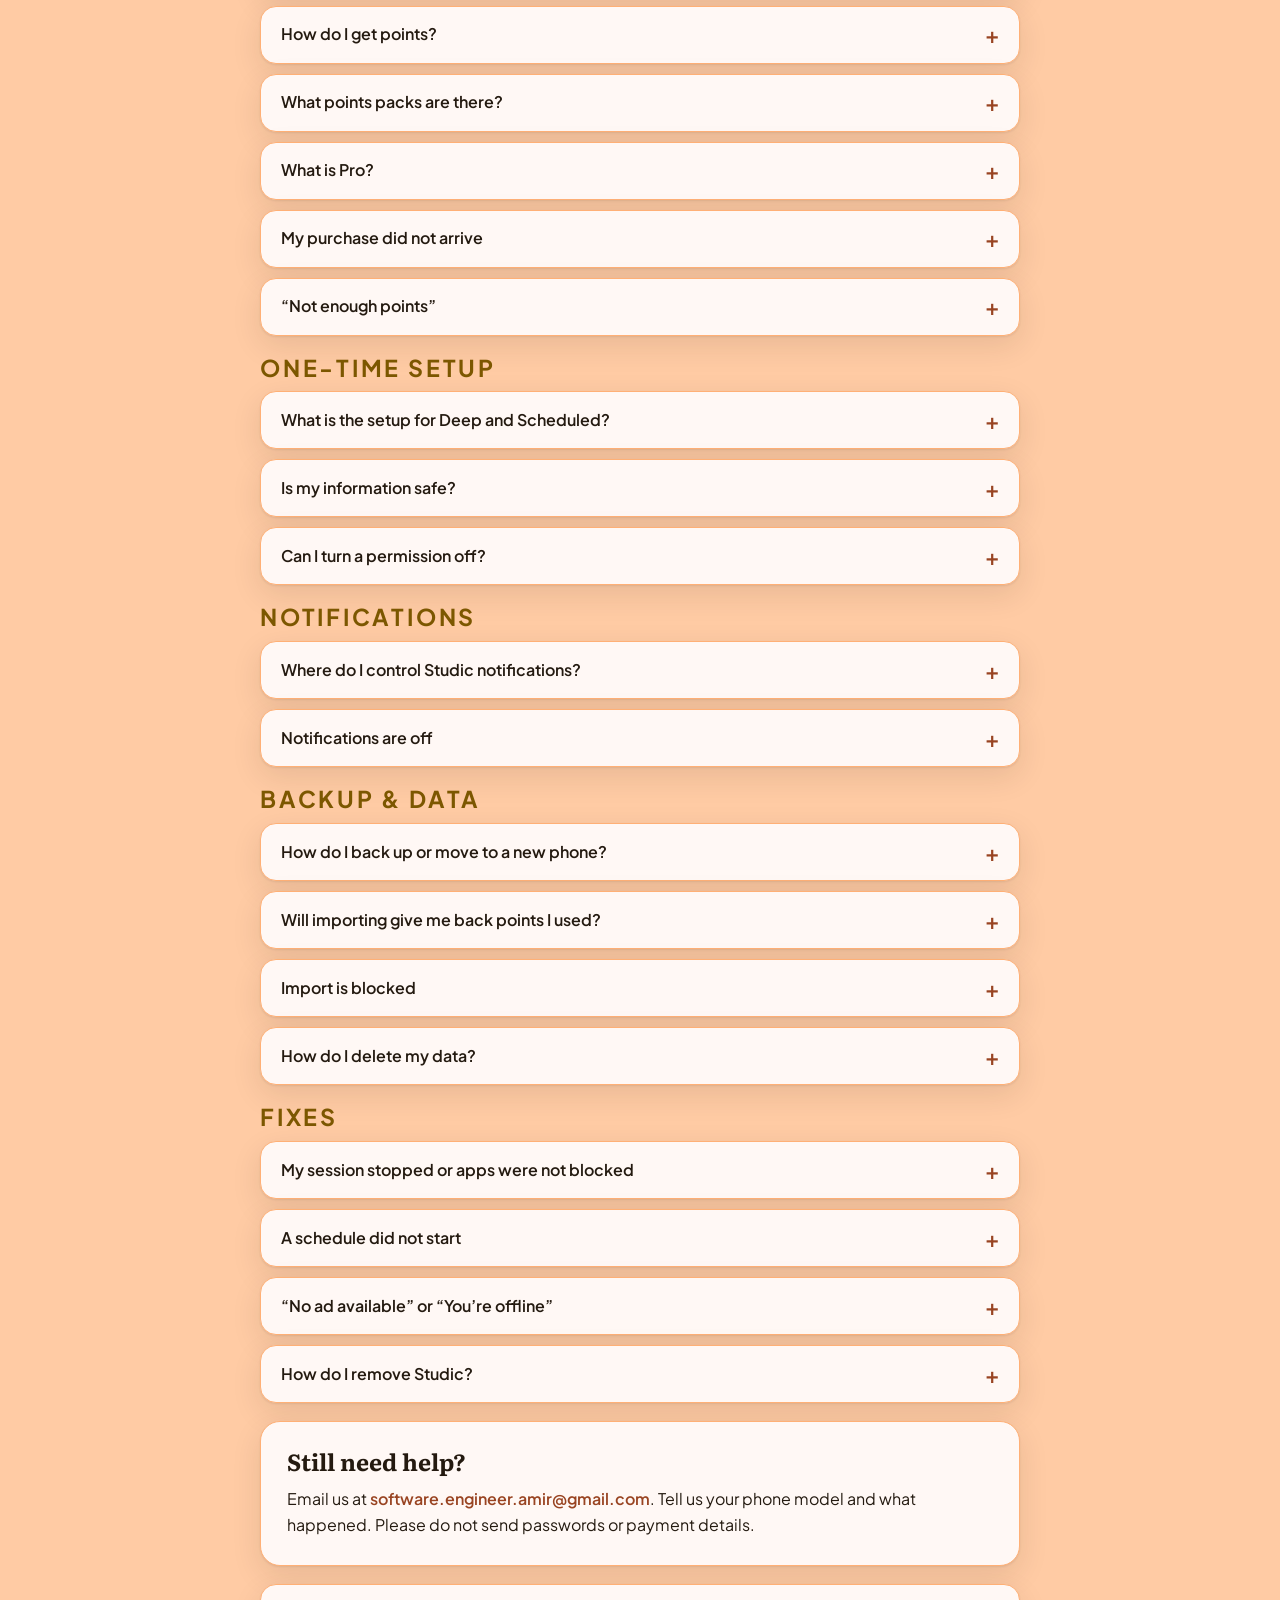
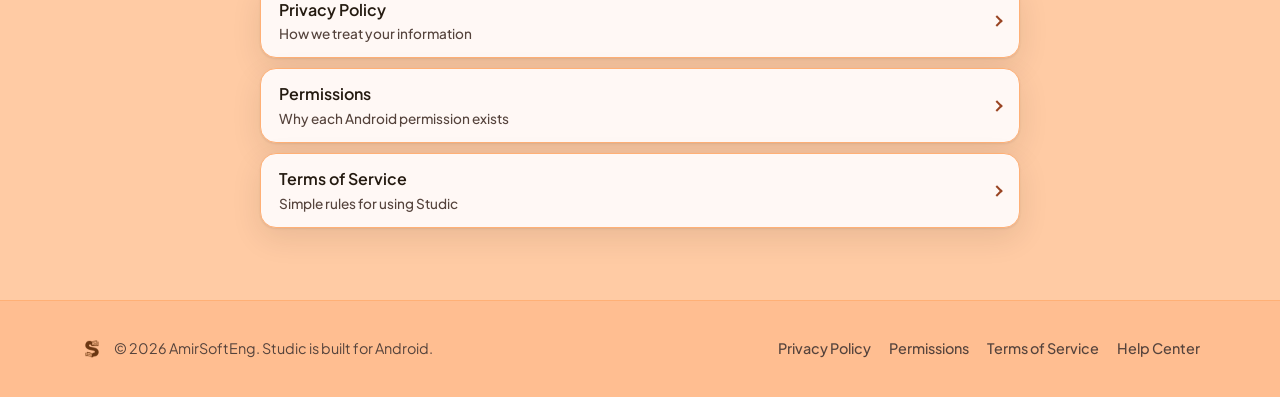
==== commit b9291425: "Release 1.1.2 and Version 4 setup google analytics and upgrade packages versions to latest" ====
--- a/help/index.html
+++ b/help/index.html
@@ -44,7 +44,7 @@
       <span class="eyebrow">Studic</span>
       <h1>Help <span class="gradient-text">Center</span></h1>
       <p class="lead">Quick answers about focus modes, points and fixing common problems.</p>
-      <p class="meta">Last updated: 29 October 2026</p>
+      <p class="meta">Last updated: 8 November 2026</p>
       <nav class="doc-tabs" aria-label="Pages">
         <a href="../privacy/">Privacy Policy</a>
         <a href="../permissions/">Permissions</a>
@@ -79,7 +79,7 @@
       <details class="acc">
         <summary>Do I need an account or internet?</summary>
         <div class="acc-body">
-          <p>No account is needed, and Studic works without internet. You only need to be online to watch an ad, buy or restore points, or read these Help pages.</p>
+          <p>No account is needed, and focus works without internet. You need to be online to watch an ad, buy or restore points, or read these Help pages. When the phone is online, Studic may also send a few anonymous usage events, such as finishing onboarding or a first session. Those events do not include your name, the apps you picked, or your points. Read the <a href="../privacy/#analytics">Privacy Policy</a>.</p>
         </div>
       </details>
 
@@ -123,17 +123,17 @@
           <ul class="checks">
             <li>Strict. The session ends when the timer ends.</li>
             <li>You choose study apps and break apps. Phone, Messages, Gmail and Maps stay open.</li>
-            <li>Starting is free. Study apps cost points when you open them. See <a href="#points">Points &amp; Pro</a>.</li>
+            <li>Starting has no extra fee. Study apps cost points when the session starts, if your balance covers them. See <a href="#points">Points &amp; Pro</a>.</li>
             <li>Needs the quick one-time setup.</li>
           </ul>
-          <p><strong>How long:</strong> 15 min, 30 min, 45 min, 1 hour, then every hour from 2 hours up to 12 hours.</p>
+          <p><strong>How long:</strong> 15 min, 30 min, 45 min, 1 hour, then every hour from 2 hours up to 12 hours. You can also set a custom length, up to 11 hours 59 minutes. The 12 hour choice stays on the preset list.</p>
         </div>
       </details>
 
       <details class="acc">
         <summary>Scheduled mode</summary>
         <div class="acc-body">
-          <p>Set a study time and Studic starts a strict session for you. It follows the same lock, apps and breaks as Deep. Creating a schedule is free, and starting it is free.</p>
+          <p>Set a study time and Studic starts a strict session for you. It follows the same lock, apps and breaks as Deep. Creating a schedule is free, and starting it has no extra fee.</p>
           <p>Open <strong>Modes &rarr; Schedule &rarr; Manage</strong>, then add a schedule with:</p>
           <ul>
             <li>A name, start time and end time</li>
@@ -142,7 +142,7 @@
           </ul>
           <p>Each schedule can be up to 12 hours, and all your schedules together can add up to 12 hours. Schedules that overlap can&rsquo;t be saved.</p>
           <p>When a schedule starts and you are in another app, Studic brings you back to your timer. If Auto-lock during focus is on, it also locks the screen. If a Normal session is running, it stops and the strict session begins.</p>
-          <p>Study apps cost points when you open them on the timer. If a Deep session is already running, the schedule waits. When Deep ends, it starts for the time still left in the window.</p>
+          <p>Study apps cost points when the session starts, if your balance covers every study app you picked. If it does not, those apps stay closed until you can pay. If a Deep session is already running, the schedule waits. When Deep ends, it starts for the time still left in the window.</p>
         </div>
       </details>
     </section>
@@ -154,7 +154,7 @@
         <summary>Which apps can I use?</summary>
         <div class="acc-body">
           <ul>
-            <li><strong>Study apps</strong> open during focus and during a break. Each one costs 3 points, once in that session, the first time you open Study Apps on the timer. Until then, those apps stay closed.</li>
+            <li><strong>Study apps</strong> open during focus and during a break. Each one costs 3 points, once in that session. If your balance covers every study app you picked, Studic takes that cost when the session starts and those apps stay open. If it does not, they stay closed until you can pay.</li>
             <li><strong>Break apps</strong> are free. They open only during a break.</li>
             <li><strong>Phone, Messages, Gmail and Maps</strong> always work, for free.</li>
             <li>Your home screen stays closed during focus and during a break.</li>
@@ -221,7 +221,7 @@
             <div><dt>Each break you take</dt><dd>3 points</dd></div>
             <div><dt>Normal mode</dt><dd>Free</dd></div>
           </dl>
-          <p>The study-app cost is charged the first time you open Study Apps on the timer. A break is charged when it starts. Your points stay until you spend them.</p>
+          <p>The study-app cost is taken when a Deep or Scheduled session starts, if your balance covers every study app you picked. Otherwise those apps stay closed until you can pay. A break is charged when it starts. Your points stay until you spend them.</p>
         </div>
       </details>
 
@@ -301,7 +301,7 @@
       <details class="acc">
         <summary>Is my information safe?</summary>
         <div class="acc-body">
-          <p>Yes. During a strict session Studic only checks the name of the app on screen. It never reads your messages, passwords or anything you type, and nothing is sent to a Studic server. Device admin cannot erase your phone or change your password. Read more in our <a href="../privacy/#permissions">Privacy Policy</a> and <a href="../permissions/">Permissions</a>.</p>
+          <p>Yes. During a strict session Studic only checks the name of the app on screen. It never reads your messages, passwords or anything you type. There is no Studic server. A few anonymous usage events may be sent to Google Firebase when you are online. Those events do not include the apps you picked or your points. Device admin cannot erase your phone or change your password. Read more in our <a href="../privacy/#analytics">Privacy Policy</a> and <a href="../permissions/">Permissions</a>.</p>
         </div>
       </details>
 
